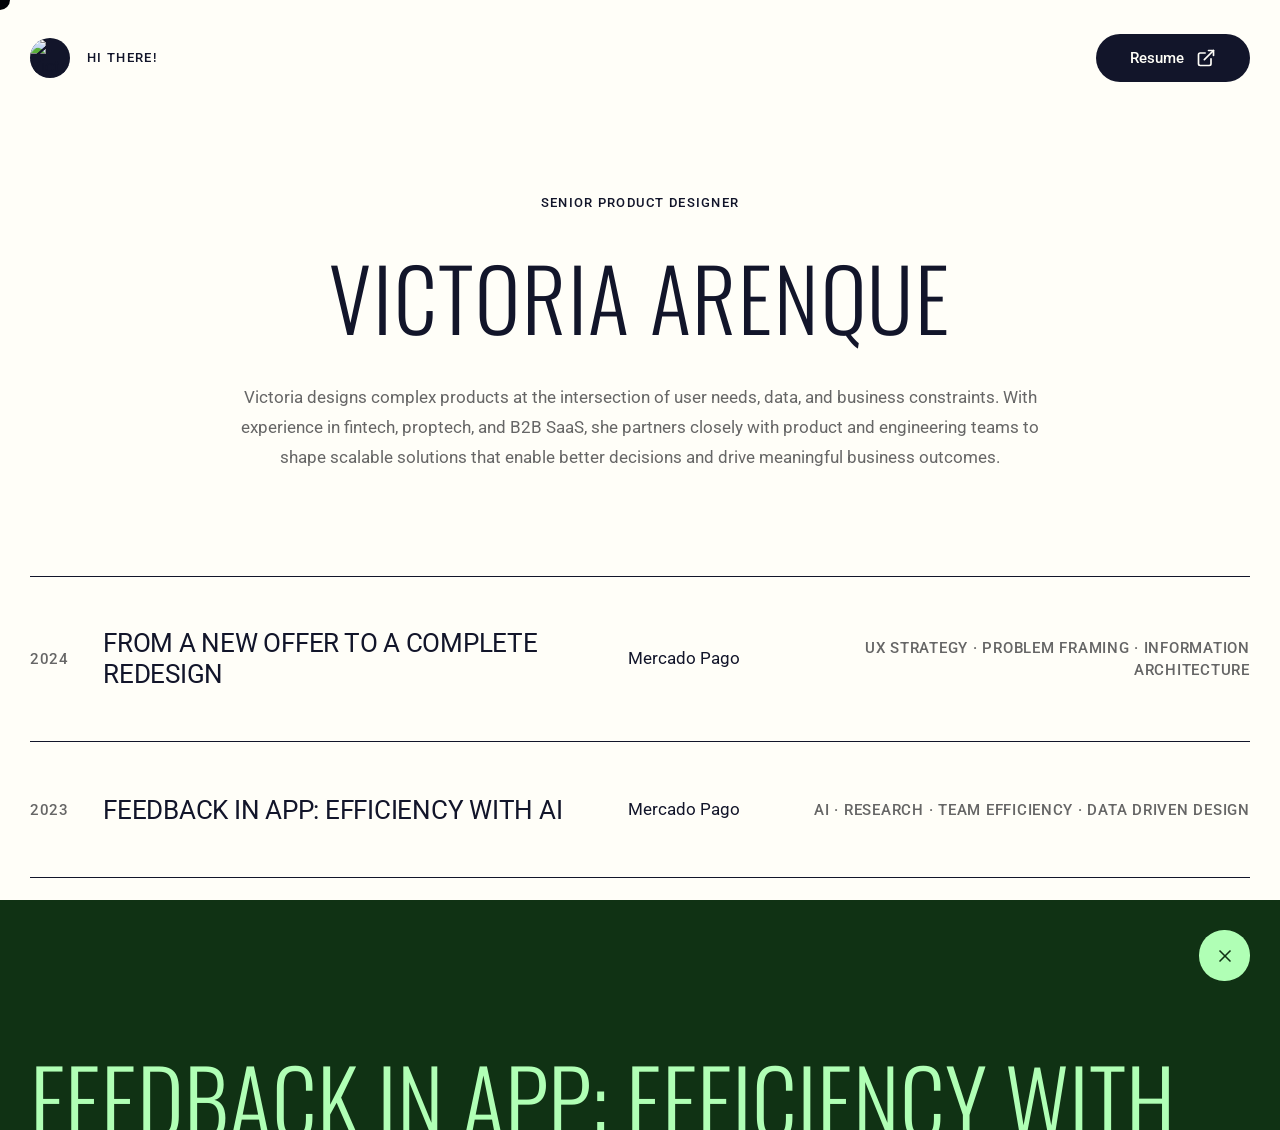
==== index.html @ db931e08 "New case added" ====
<!DOCTYPE html>
<html lang="pt-BR" class="lenis">
<!--
  PORTFOLIO — Victoria Arenque
  Senior Product Designer

  Fontes carregadas: Oswald (display/títulos) + Roboto (corpo)
  via Google Fonts no <head>. Inter carregado via @import no CSS.

  Estrutura de componentes:
  1. Header         — fixo, z-index 100
  2. Nav Menu       — fullscreen overlay, z-index 500
  3. Avatar Modal   — lightbox, z-index 1000
  4. Hero Section   — above the fold
  5. Projects Grid  — lista de projetos (spotlight + hover de cor)
  6. Case Sheet     — bottom sheet animado, z-index 2000
  7. Cursor Dot     — cursor customizado (desktop only)
-->
<head>
  <meta charset="UTF-8">
  <meta name="viewport" content="width=device-width, initial-scale=1.0">

  <!-- SEO / Open Graph para melhor interpretação por plugins do Figma -->
  <title>Victoria Arenque - Senior Product Designer</title>
  <meta name="description" content="Portfolio of Victoria Arenque, Senior Product Designer specializing in fintech, proptech, and B2B SaaS.">
  <meta name="author" content="Victoria Arenque">

  <!-- Google Fonts: Oswald (display/títulos) + Roboto (corpo do case study) -->
  <link rel="preconnect" href="https://fonts.googleapis.com">
  <link rel="preconnect" href="https://fonts.gstatic.com" crossorigin>
  <link href="https://fonts.googleapis.com/css2?family=Oswald:wght@300&family=Roboto:wght@300;400;600&display=swap" rel="stylesheet">

  <!-- Estilos principais -->
  <link rel="stylesheet" href="styles.css">
</head>

<body data-nav="closed">
  <!--
    data-nav="closed" — estado inicial do menu de navegação
    Valores possíveis: "closed" | "open"
    Alterado via JS ao clicar no #menuToggle
  -->

  <!-- =============================================
       COMPONENT: Header
       Description: Barra de navegação fixa no topo.
                    Lado esquerdo: avatar circular + texto "HI THERE!"
                    Lado direito: botão Resume
       States: transparent background (sem fundo)
       Scroll behavior: ao rolar para baixo, as letras de .header__text
                        recebem classe .hiding (JS); ao subir, .showing
       Z-index: 100
  ============================================= -->
  <header class="header">
    <div class="header__container">

      <!-- Esquerda: Avatar clicável + texto animado -->
      <div class="header__brand">

        <!-- Avatar: click abre o #avatarModal (lightbox da foto) -->
        <div class="header__avatar" id="avatarBtn" role="button">
          <img src="victoria-photo.jpg" alt="Victoria Arenque" class="header__avatar-image">
        </div>

        <!-- Texto "HI THERE!" — cada letra é um <span class="letter">
             Motion: letras animam individualmente via CSS + classe JS
             hiding: translateX(-10px) + opacity 0
             showing: translateX(0) + opacity 1 -->
        <p class="header__text" id="headerText">
          <span class="letter">H</span><span class="letter">I</span><span class="letter">&nbsp;</span><span class="letter">T</span><span class="letter">H</span><span class="letter">E</span><span class="letter">R</span><span class="letter">E</span><span class="letter">!</span>
        </p>
      </div>

      <!-- Direita: Botão Resume (link externo) -->
      <div class="header__actions">
        <a href="https://docs.google.com/document/d/1KhdpkfSknPl3SOhyJ8ta5cRtqjFlJR42un0KvY2r5xE/edit?usp=sharing" class="btn btn--primary" target="_blank" rel="noopener noreferrer">
          <span class="btn__text">Resume</span>
          <span class="btn__icon">
            <!-- Ícone: external link (SVG inline) -->
            <svg width="20" height="20" viewBox="0 0 24 24" fill="none" stroke="currentColor" stroke-width="2" stroke-linecap="round" stroke-linejoin="round" aria-hidden="true">
              <path d="M18 13v6a2 2 0 0 1-2 2H5a2 2 0 0 1-2-2V8a2 2 0 0 1 2-2h6"></path>
              <polyline points="15 3 21 3 21 9"></polyline>
              <line x1="10" y1="14" x2="21" y2="3"></line>
            </svg>
          </span>
        </a>
      </div>

    </div>
  </header>


  <!-- =============================================
       COMPONENT: Navigation Menu
       Description: Menu fullscreen que cobre toda a viewport.
                    Estrutura em camadas:
                    1. .nav-menu__backgrounds — 3 painéis que deslizam da direita
                    2. .nav-menu__overlay    — blur glassmorphism
                    3. .nav-menu__content    — links + footer
       States: hidden (default) | open (body[data-nav="open"])
       Motion: GSAP timeline
         - bg-panels: x 100%→0%, stagger 0.15s, 0.8s expo.out
         - overlay: opacity 0→1, 0.5s power2.out
         - menu-items: opacity+translateY 30px→0, stagger 0.08s, 0.6s power3.out
         - footer: opacity 0→1, 0.5s power2.out
       Trigger: click no #menuToggle (não presente no HTML atual)
                ESC fecha o menu
       Z-index: 500
  ============================================= -->
  <nav class="nav-menu" id="navMenu" aria-label="Menu de navegação">

    <!-- Camadas de fundo: 3 painéis que animam em cascata -->
    <div class="nav-menu__backgrounds" aria-hidden="true">
      <div class="bg-panel bg-panel--1"></div>
      <!-- Painel 2: levemente diferente, cria profundidade -->
      <div class="bg-panel bg-panel--2"></div>
      <!-- Painel 3: mais escuro, anima por último, fica na frente -->
      <div class="bg-panel bg-panel--3"></div>
    </div>

    <!-- Overlay blur (glassmorphism) -->
    <div class="nav-menu__overlay" aria-hidden="true"></div>

    <!-- Conteúdo do menu: links + footer -->
    <div class="nav-menu__content">
      <ul class="nav-menu__list">
        <!-- Cada item inicia: opacity:0, translateY:30px
             GSAP anima para opacity:1, translateY:0 com stagger 0.08s -->
        <li class="nav-menu__item"><a href="#work">Work</a></li>
        <li class="nav-menu__item"><a href="#about">About</a></li>
        <li class="nav-menu__item"><a href="#contact">Contact</a></li>
        <li class="nav-menu__item"><a href="#resume">Resume</a></li>
      </ul>

      <!-- Footer do menu: copyright + social links
           data-menu-fade: selecionado pelo JS para fade-in via GSAP -->
      <div class="nav-menu__footer" data-menu-fade>
        <p>Victoria Arenque &copy; 2024</p>
        <div class="nav-menu__social">
          <a href="#linkedin">LinkedIn</a>
          <a href="#behance">Behance</a>
          <a href="#dribbble">Dribbble</a>
        </div>
      </div>
    </div>

  </nav>


  <!-- =============================================
       COMPONENT: Avatar Modal
       Description: Lightbox com a foto de Victoria em tamanho ampliado.
                    Overlay com blur glassmorphism (backdrop-filter).
                    Foto circular 400×400 com borda translúcida.
       States: default (opacity:0, pointer-events:none)
               active (.avatar-modal.active — opacity:1, pointer-events:all)
       Motion: modal container — opacity 0→1, 0.4s ease
               content — scale 0.8→1 + opacity 0→1, 0.4s spring cubic-bezier(0.34,1.56,0.64,1)
       Trigger: click em #avatarBtn (header avatar)
                close: #closeModalBtn | click overlay | ESC
       Z-index: 1000
  ============================================= -->
  <div class="avatar-modal" id="avatarModal" role="dialog" aria-label="Foto de Victoria Arenque" aria-modal="true">

    <!-- Overlay: clicável para fechar -->
    <div class="avatar-modal__overlay"></div>

    <!-- Conteúdo: foto + botão fechar -->
    <div class="avatar-modal__content">
      <img src="victoria-photo.jpg" alt="Victoria Arenque" class="avatar-modal__image">
      <button class="avatar-modal__close" id="closeModalBtn" aria-label="Fechar modal">
        <!-- Ícone: X (close) -->
        <svg width="20" height="20" viewBox="0 0 24 24" fill="none" stroke="currentColor" stroke-width="2" stroke-linecap="round" stroke-linejoin="round" aria-hidden="true">
          <line x1="18" y1="6" x2="6" y2="18"></line>
          <line x1="6" y1="6" x2="18" y2="18"></line>
        </svg>
      </button>
    </div>

  </div>


  <!-- =============================================
       COMPONENT: Hero Section
       Description: Seção principal above the fold.
                    Label uppercase → título Oswald light → descrição → toggle
       Figma: container max-width 900px, centralizado,
              título fluid clamp(2.5rem, 8vw, 5rem)
  ============================================= -->
  <section class="hero" id="work">
    <div class="hero__container">

      <!-- Label: "Senior Product Designer" -->
      <span class="hero__label">Senior Product Designer</span>

      <!-- Título principal: Oswald Light, uppercase -->
      <h1 class="hero__title">Victoria Arenque</h1>

      <!-- Descrição da designer -->
      <p class="hero__description">
        Victoria designs complex products at the intersection of user needs, data, and business constraints. With experience in fintech, proptech, and B2B SaaS, she partners closely with product and engineering teams to shape scalable solutions that enable better decisions and drive meaningful business outcomes.
      </p>

      <!-- =============================================
           COMPONENT: Toggle Switch
           Description: Alterna entre visualização "Personal" e "Real cases".
           States: .toggle__option (inativo) | .toggle__option--active (ativo)
           Interaction: click → remove --active de todos → aplica no clicado
                        dispara CustomEvent 'toggleChanged' com { option: "personal"|"business" }
           Figma: pill border, padding 4px, gap 4px, opção ativa com bg sólido
      ============================================= -->
      <div class="toggle" role="tablist" aria-label="Filtro de projetos">
        <!-- State: data-option="personal" — inativo no load -->
        <button class="toggle__option" data-option="personal" role="tab" aria-selected="false">Personal</button>
        <!-- State: data-option="business" — ativo no load (.toggle__option--active) -->
        <button class="toggle__option toggle__option--active" data-option="business" role="tab" aria-selected="true">Real cases</button>
      </div>

    </div>
  </section>


  <!-- =============================================
       COMPONENT: Project List
       Description: Lista de projetos com grid 4 colunas.
                    Efeito spotlight: ao hover no container, todos os itens
                    ficam a 30% de opacidade; o item em hover volta a 100%.
                    Ao hover em um item, o background do body muda de cor
                    via JS (data-color) e o data-theme é aplicado ao body.
       Figma: grid (auto / 2fr / 0.6fr / 1.8fr), gap 32px
              divider 1px entre itens
       Interaction:
         - mouseenter → body.style.backgroundColor = data-color
                        body.setAttribute('data-theme', data-theme)
         - mouseleave → body.style.backgroundColor = '#000000'
                        body.removeAttribute('data-theme')
         - click (year2022) → abre o #caseSheet via GSAP
  ============================================= -->
  <section class="projects">
    <div class="projects__container">

      <!-- =============================================
           Project Item 1: Mercado Pago 2024
           data-color: #813321 (terracota escuro — fundo ao hover)
           data-theme: "year2024" (aplica tema terracota #F7E9D0)
           State: data-theme="year2024" aplicado no body durante hover
      ============================================= -->
      <article class="project-item" data-color="#813321" data-theme="year2024">
        <div class="project-item__year">2024</div>
        <h3 class="project-item__title">From a new offer to a complete redesign</h3>
        <div class="project-item__brand">Mercado Pago</div>
        <div class="project-item__skills">UX STRATEGY · PROBLEM FRAMING · INFORMATION ARCHITECTURE</div>
      </article>

      <!-- =============================================
           Project Item 2: Mercado Pago 2023
           data-color: #103214 (verde escuro — fundo ao hover)
           data-theme: "year2023" (aplica tema verde #B0FFB5)
           State: data-theme="year2023" aplicado no body durante hover
      ============================================= -->
      <article class="project-item" data-color="#103214" data-theme="year2023">
        <div class="project-item__year">2023</div>
        <h3 class="project-item__title">Feedback in app: efficiency with AI</h3>
        <div class="project-item__brand">Mercado Pago</div>
        <div class="project-item__skills">AI · RESEARCH · TEAM EFFICIENCY · DATA DRIVEN DESIGN</div>
      </article>

      <!-- =============================================
           Project Item 3: QuintoAndar 2022
           data-color: #101630 (azul escuro — fundo ao hover)
           data-theme: "year2022" (aplica tema azul #A5C7EA)
           State: data-theme="year2022" aplicado no body durante hover
           Clickable: ABRE o case sheet (#caseSheet)
           Motion: GSAP bottom sheet, y: 100% → 0, expo.out, 0.8s
      ============================================= -->
      <article class="project-item" data-color="#101630" data-theme="year2022">
        <div class="project-item__year">2022</div>
        <h3 class="project-item__title">A custom CRM, from scratch!</h3>
        <div class="project-item__brand">QuintoAndar</div>
        <div class="project-item__skills">MVP · BACKOFFICE · PROPTECH · COLLABORATIVE DESIGN &amp; FACILITATION</div>
      </article>

    </div>
  </section>


  <!-- =============================================
       COMPONENT: Case Study Bottom Sheet
       Description: Painel deslizante que cobre toda a viewport (100dvh).
                    Abre ao clicar no project-item[data-theme="year2022"].
                    Estrutura:
                    - .case-sheet__close    — botão fechar (fixo absoluto, não rola)
                    - .case-sheet__scroll   — área de scroll única (Lenis secundário)
                      - .case-sheet__header — navy #12152A (rola com conteúdo)
                      - .case-sheet__body   — cream #FFFEF8 (rola com conteúdo)
       States: default (translateY:100%, aria-hidden:true)
               open (translateY:0, aria-hidden:false)
       Motion: GSAP
         open:  y 100%→0, duration 0.8s, ease expo.out
         close: y 0→100%, duration 0.65s, ease expo.in
       Scroll interno: Lenis secundário (lenisCaseSheet)
         - wrapper: .case-sheet__scroll
         - content: .case-sheet__scroll-content
       Z-index: 2000
       Close triggers: #caseSheetClose | ESC key
  ============================================= -->
  <div class="case-sheet" id="caseSheet" aria-hidden="true" role="dialog" aria-label="Case study: A custom CRM, from scratch" aria-modal="true">

    <!-- Botão fechar — posição absoluta, não rola com o conteúdo
         States: default (bg cream, ícone navy)
                 .case-sheet__close--inverted (bg navy, ícone cream)
                 → aplicado via JS quando scroll >= headerHeight - 55px -->
    <button class="case-sheet__close" id="caseSheetClose" aria-label="Fechar case study">
      <svg width="20" height="20" viewBox="0 0 24 24" fill="none" stroke="currentColor" stroke-width="2" stroke-linecap="round" stroke-linejoin="round" aria-hidden="true">
        <line x1="18" y1="6" x2="6" y2="18"></line>
        <line x1="6" y1="6" x2="18" y2="18"></line>
      </svg>
    </button>

    <!-- Área de scroll único: header + body rolam juntos
         Lenis usa este elemento como wrapper -->
    <div class="case-sheet__scroll">
      <div class="case-sheet__scroll-content">

        <!-- =============================================
             Case Sheet Header
             Figma: bg #12152A, padding-top fluid clamp(80px, 12vw, 180px)
             Rola com o conteúdo (não é sticky)
        ============================================= -->
        <div class="case-sheet__header">

          <!-- Linha: Título + Year
               Figma: flexbox row, align flex-end, gap 15px, padding 0 30px 54px 30px -->
          <div class="case-sheet__title-area">
            <!-- Título: Oswald Light, fluid clamp(2.5rem, 7vw, 7rem), cor #A5C7EA -->
            <h2 class="case-sheet__title">A custom CRM, from scratch</h2>
            <!-- Year tag: Roboto semibold, label size, cor #A5C7EA -->
            <span class="case-sheet__year">2022</span>
          </div>

          <!-- Info Bar: bg #A5C7EA, texto #12152A
               Figma: 4 colunas com larguras específicas
               Company (flex:1) | Role (216px) | Squad (flex:1) | Stakeholders (380px) -->
          <div class="case-sheet__info-bar">

            <!-- Company: flex:1 (cresce) -->
            <div class="case-sheet__info-item case-sheet__info-item--fill">
              <span class="case-sheet__info-label">Company</span>
              <span class="case-sheet__info-value">QuintoAndar, housing platform (unicorn, 4k+ employees)</span>
            </div>

            <!-- Role: 216px fixo -->
            <div class="case-sheet__info-item case-sheet__info-item--role">
              <span class="case-sheet__info-label">Role</span>
              <span class="case-sheet__info-value">Product Designer</span>
            </div>

            <!-- Squad: flex:1 (cresce) -->
            <div class="case-sheet__info-item case-sheet__info-item--fill">
              <span class="case-sheet__info-label">Squad</span>
              <span class="case-sheet__info-value">PM, Associate PM, Tech Lead, Engineers, and Product Designer</span>
            </div>

            <!-- Main Stakeholders: 380px fixo -->
            <div class="case-sheet__info-item case-sheet__info-item--stakeholders">
              <span class="case-sheet__info-label">Main Stakeholders</span>
              <span class="case-sheet__info-value">Sales Secretariat (200+ secretaries)</span>
            </div>

          </div>
        </div><!-- /.case-sheet__header -->

        <!-- =============================================
             Case Sheet Body
             Figma: bg cream #FFFEF8
             Estrutura: hero-image (full-width) + content (max-width 1301px)
        ============================================= -->
        <div class="case-sheet__body">

          <!-- Hero image: full-width, aspect-ratio preservado do Figma (1907:936) -->
          <img class="case-sheet__hero-image"
               src="images/case-main-image-65715f.png"
               alt="A custom CRM, from scratch — imagem principal do case">

          <!-- =============================================
               Case Sheet Content
               Figma: max-width 1301px, padding 100px 30px, gap 30px entre rows
               Cada row: label (200px, shrink 0) + texto (flex:1, max-width 900px)
          ============================================= -->
          <div class="case-sheet__content">

            <!-- Row: Context -->
            <div class="case-sheet__row">
              <span class="case-sheet__row-label">context</span>
              <p class="case-sheet__row-text">The Secretariat team was juggling three systems plus spreadsheets just to manage leads due to a systems integration process, since this team was part of a company that was acquired by QuintoAndar.</p>
            </div>

            <!-- Row: Main Problems -->
            <div class="case-sheet__row">
              <span class="case-sheet__row-label">main problems</span>
              <ul class="case-sheet__row-text case-sheet__list">
                <li>No integration between systems</li>
                <li>Inefficient, manual workflows</li>
                <li>Decreased productivity</li>
              </ul>
            </div>

            <!-- Row: Design Opportunity -->
            <div class="case-sheet__row">
              <span class="case-sheet__row-label">design opportunity</span>
              <p class="case-sheet__row-text">Build a centralized tool tailored to their needs, based on how they already worked&#8212;and how they wanted to work.</p>
            </div>

            <!-- Row: Impacts -->
            <div class="case-sheet__row">
              <span class="case-sheet__row-label">impacts</span>
              <div class="case-sheet__row-text">
                <ul class="case-sheet__list">
                  <li>Workflows are estimated to be <strong>~30% faster</strong></li>
                  <li>Stakeholders were impressed by how <strong>tailored</strong> the system felt</li>
                </ul>
                <p>In just <strong>12 weeks</strong>, we designed and released a custom CRM from scratch for the Sales Secretariat team. The project aimed to replace fragmented tools with a more integrated system and improve their daily productivity. It was a user-centered, design-led effort, built on solid prior research and strong team alignment.</p>
              </div>
            </div>

            <!-- Row: What Guided Us -->
            <div class="case-sheet__row">
              <span class="case-sheet__row-label">what guided us</span>
              <p class="case-sheet__row-text">Keep it simple. Keep it familiar. Integrate what matters.</p>
            </div>

            <!-- Row: Long Term -->
            <div class="case-sheet__row">
              <span class="case-sheet__row-label">long term</span>
              <p class="case-sheet__row-text">We completed the delivery of the first version with at least 5 end-game features in the backlog.</p>
            </div>

            <!-- =============================================
                 Section Header: Project Outlook
                 Variant: --large (sem padding-bottom, demo vem imediatamente abaixo)
                 Figma: Oswald Light, fluid clamp(2rem, 5vw, 4.5rem), uppercase, preto
            ============================================= -->
            <div class="case-sheet__section-header case-sheet__section-header--large">
              <h3 class="case-sheet__section-title">Project outlook</h3>
            </div>

            <!-- Demo: Vídeo do protótipo (top variant: padding 50px 0 0)
                 Figma: gap 17px entre media e caption -->
            <div class="case-sheet__demo case-sheet__demo--top">
              <video src="images/Tour pelo secretariat.mov" autoplay loop muted playsinline></video>
              <p class="case-sheet__demo-caption">A quick demonstration of navigation in the first version of the CRM prototype&#8217;s, before the official release.</p>
            </div>

            <!-- Demo: Imagem do processo de handoff (bottom variant: padding 50px 0 50px) -->
            <div class="case-sheet__demo case-sheet__demo--bottom">
              <img src="images/case-process-demo.png" alt="CRM handoff process — especificações e redlines para front-end">
              <p class="case-sheet__demo-caption">Part of the CRM handoff from the sales department of QuintoAndar, including behavior specifications and some redlines to front-end devs.</p>
            </div>

            <!-- =============================================
                 Section Header: Design & Test
                 Variant: default (com padding-bottom 30px)
                 Subtítulo alinhado à baseline inferior do título
            ============================================= -->
            <div class="case-sheet__section-header">
              <h3 class="case-sheet__section-title">Design &amp; test</h3>
              <span class="case-sheet__section-subtitle">My role at the project</span>
            </div>

            <!-- Row: Workshops -->
            <div class="case-sheet__row">
              <span class="case-sheet__row-label">workshops</span>
              <ul class="case-sheet__row-text case-sheet__list">
                <li>Ran 7 Lean Inception sessions with the project&#8217;s squad to align on MVP features</li>
                <li>Facilitated a Crazy 8&#8217;s workshop for rapid ideation</li>
                <li>Conducted a card-sorting session with some analysts from the sales department to co-create the information architecture of the platform.</li>
                <li>Ran at least 2 design critiques with the design team to refine the UI</li>
              </ul>
            </div>

            <!-- Row: Wireframes -->
            <div class="case-sheet__row">
              <span class="case-sheet__row-label">wireframes</span>
              <ul class="case-sheet__row-text case-sheet__list">
                <li>Low-fidelity sketches in FigJam helped us explore and compare ideas</li>
                <li>Conducted a team trade-off to choose the most viable path</li>
              </ul>
            </div>

            <!-- Row: Prototypes -->
            <div class="case-sheet__row">
              <span class="case-sheet__row-label">prototypes</span>
              <ul class="case-sheet__row-text case-sheet__list">
                <li>Built medium-fidelity flows to validate with users</li>
                <li>Refined into high-fidelity UI once we aligned on design and DS components</li>
              </ul>
            </div>

            <!-- Row: Testing -->
            <div class="case-sheet__row">
              <span class="case-sheet__row-label">testing</span>
              <ul class="case-sheet__row-text case-sheet__list">
                <li>Applied Cognitive Walkthroughs with 5 participants in person</li>
                <li>Focused on testing learnability and early friction points</li>
              </ul>
            </div>

            <!-- Screenshots do processo: SVG full-width (padding 50px top e bottom) -->
            <div class="case-sheet__screenshots">
              <img src="images/case-process-screenshots.svg" alt="Process screenshots — wireframes e protótipos do CRM">
            </div>

            <!-- =============================================
                 Section Header: Learnings
                 Variant: default
            ============================================= -->
            <div class="case-sheet__section-header">
              <h3 class="case-sheet__section-title">Learnings</h3>
            </div>

            <!-- Row: Skills Sharpened -->
            <div class="case-sheet__row">
              <span class="case-sheet__row-label">Skills sharpened</span>
              <ul class="case-sheet__row-text case-sheet__list">
                <li>MVP scoping through Lean Inception methodology</li>
                <li>Trade-offs in design ideation</li>
                <li>Managing design under time pressure</li>
              </ul>
            </div>

            <!-- Row: What I'll Carry Forward -->
            <div class="case-sheet__row">
              <span class="case-sheet__row-label">What I&#8217;ll carry forward</span>
              <ul class="case-sheet__row-text case-sheet__list">
                <li>Test with users&#8212;but critique with designers first</li>
                <li>Don&#8217;t wait to align with stakeholders</li>
              </ul>
            </div>

            <!-- Row: Personal -->
            <div class="case-sheet__row">
              <span class="case-sheet__row-label">Personal</span>
              <p class="case-sheet__row-text">Proved my value and built trust as the solo designer after the previous senior left</p>
            </div>

          </div><!-- /.case-sheet__content -->
        </div><!-- /.case-sheet__body -->

      </div><!-- /.case-sheet__scroll-content -->
    </div><!-- /.case-sheet__scroll -->
  </div><!-- /.case-sheet -->


  <!-- =============================================
       COMPONENT: Case Study Bottom Sheet — Case #2
       Description: Painel deslizante para "Feedback in app: efficiency with AI".
                    Mesma estrutura do #caseSheet, com tema verde (year2023).
                    Header: #103214 | Accent: #B0FFB5
       Trigger: click no project-item[data-theme="year2023"]
       Z-index: 2000
  ============================================= -->
  <div class="case-sheet case-sheet--year2023" id="caseSheet2" aria-hidden="true" role="dialog" aria-label="Case study: Feedback in app: efficiency with AI" aria-modal="true">

    <button class="case-sheet__close" id="caseSheet2Close" aria-label="Fechar case study">
      <svg width="20" height="20" viewBox="0 0 24 24" fill="none" stroke="currentColor" stroke-width="2" stroke-linecap="round" stroke-linejoin="round" aria-hidden="true">
        <line x1="18" y1="6" x2="6" y2="18"></line>
        <line x1="6" y1="6" x2="18" y2="18"></line>
      </svg>
    </button>

    <div class="case-sheet__scroll">
      <div class="case-sheet__scroll-content">

        <div class="case-sheet__header">

          <div class="case-sheet__title-area">
            <h2 class="case-sheet__title">Feedback in app: efficiency with AI</h2>
            <span class="case-sheet__year">2023</span>
          </div>

          <div class="case-sheet__info-bar">

            <div class="case-sheet__info-item case-sheet__info-item--fill">
              <span class="case-sheet__info-label">Company</span>
              <span class="case-sheet__info-value">Mercado Libre, marketplace and fintech (big tech, 70K+ employees)</span>
            </div>

            <div class="case-sheet__info-item case-sheet__info-item--role">
              <span class="case-sheet__info-label">Role</span>
              <span class="case-sheet__info-value">Product Designer</span>
            </div>

            <div class="case-sheet__info-item case-sheet__info-item--fill">
              <span class="case-sheet__info-label">Squad</span>
              <span class="case-sheet__info-value">Product Manager, Tech Lead, Data engineers, Product Designer</span>
            </div>

            <div class="case-sheet__info-item case-sheet__info-item--stakeholders">
              <span class="case-sheet__info-label">Main Stakeholders</span>
              <span class="case-sheet__info-value">UX Team</span>
            </div>

          </div>
        </div><!-- /.case-sheet__header -->

        <div class="case-sheet__body">

          <div class="case-sheet__content">

            <!-- Row: Context -->
            <div class="case-sheet__row">
              <span class="case-sheet__row-label">context</span>
              <p class="case-sheet__row-text">The manual analysis process of the FIA (always-on survey for Individual Consumers) was inefficient. It required 11 days of UX work, limited the analysis to samples of detractors, and fragmented the work across multiple tools, delaying decisions.</p>
            </div>

            <!-- Row: Design Opportunity -->
            <div class="case-sheet__row">
              <span class="case-sheet__row-label">design opportunity</span>
              <div class="case-sheet__row-text">
                <p>Scale access to and analysis of FIA data to:</p>
                <ul class="case-sheet__list">
                  <li>Reduce operational burden and increase resources for strategic analysis.</li>
                  <li>Analyze all responses and provide real time reports.</li>
                </ul>
              </div>
            </div>

            <!-- Row: Impacts -->
            <div class="case-sheet__row">
              <span class="case-sheet__row-label">impacts</span>
              <ul class="case-sheet__row-text case-sheet__list">
                <li><strong>Influence:</strong> Faster mapping of opportunities, elevating the weight of UX in quarterly decisions.</li>
                <li><strong>Strategy:</strong> Research insights guided high-impact initiatives, such as the redesign of payment flows.</li>
                <li><strong>Efficiency:</strong> Reduction of operational load; the focus shifted from data collection to analysis and solution proposal.</li>
                <li><strong>Data-Driven Culture:</strong> The dashboard empowered stakeholders to consult ad hoc data, strengthening the evidence-based culture.</li>
              </ul>
            </div>

            <!-- Row: Long Term -->
            <div class="case-sheet__row">
              <span class="case-sheet__row-label">long term</span>
              <p class="case-sheet__row-text">Starting in 2024, the team no longer had dedicated resources for the quarterly analysis of the FIA, as the data is automated and accessible to the entire team at all times. The focus shifted to investigating underlying causes (e.g., what turns promoters into detractors).</p>
            </div>

            <!-- Section Header: Project Outlook -->
            <div class="case-sheet__section-header case-sheet__section-header--large">
              <h3 class="case-sheet__section-title">Project outlook</h3>
            </div>

            <!-- Demo: Survey dashboard com vídeo sobreposto no mockup do phone -->
            <div class="case-sheet__demo case-sheet__demo--top case-sheet__demo--bottom">
              <div class="case2-demo-wrapper">
                <img src="images/case2-product-demo.png" alt="FIA survey dashboard — Feedback in app overview">
                <video class="case2-phone-video"
                       src="images/feedback in app.mov"
                       autoplay loop muted playsinline
                       aria-hidden="true"></video>
              </div>
              <p class="case-sheet__demo-caption">Our survey collected over 30,000 responses every 3 months from users in Argentina, Brazil, and Mexico.</p>
            </div>

            <!-- Row: What Guided Us -->
            <div class="case-sheet__row">
              <span class="case-sheet__row-label">what guided us</span>
              <p class="case-sheet__row-text">The UX team from Mercado Pago&#8217;s Collections automated the analysis of the Feedback in app survey in collaboration with the data science team, enhancing our dashboard with artificial intelligence. The goal was to transform the data analysis&#8212;previously manual and time-consuming&#8212;into an agile and strategic process. The result was the creation of a dashboard in Looker that uses machine learning (NLP&#8202;&#8203;&#8212;&#8202;BERT) to classify and analyze user comments in real time.</p>
            </div>

            <!-- Demo: Overall goal image -->
            <div class="case-sheet__demo case-sheet__demo--bottom">
              <img src="images/case2-process-demo.png" alt="FIA process demo — overall goal of the delivery">
              <p class="case-sheet__demo-caption">The overall goal of the delivery was to reduce the operational burden on the team and increase the strategic influence of UX in prioritizing initiatives.</p>
            </div>

            <!-- Section Header: Design & Test -->
            <div class="case-sheet__section-header">
              <h3 class="case-sheet__section-title">Design &amp; test</h3>
              <span class="case-sheet__section-subtitle">My role at the project</span>
            </div>

            <!-- Screenshots do processo: imagem já tem 50px de transparência embutida no topo/base -->
            <div class="case-sheet__screenshots case-sheet__screenshots--no-pad">
              <img src="images/case2-screenshots.png" alt="Process screenshots — wireframes e protótipos do dashboard">
            </div>

            <!-- Row: UX Process -->
            <div class="case-sheet__row">
              <span class="case-sheet__row-label">UX process</span>
              <div class="case-sheet__row-text">
                <p>The development of the Dashboard followed an agile collaboration, culminating in a solution in Looker:</p>
                <ul class="case-sheet__list">
                  <li>Presentation of UX pain points to the Data Science team.</li>
                  <li>Creation of drafts and voting to define the most valuable and feasible features.</li>
                  <li>Support for building the dashboard, with decision-making on data visualization.</li>
                  <li>Understanding tests with internal volunteers.</li>
                  <li>Fostering a data-driven culture within the team through presentations and the use of data to map opportunities.</li>
                </ul>
              </div>
            </div>

            <!-- Row: Experiment with Notion AI -->
            <div class="case-sheet__row">
              <span class="case-sheet__row-label">experiment with Notion AI</span>
              <p class="case-sheet__row-text">The experiment with Notion&#8217;s AI in Q2/2023 demonstrated the feasibility of a general and quick analysis of comments, validating the approach for developing the permanent ML solution. This proof of concept was crucial for the investment decision in full automation.</p>
            </div>

            <!-- Demo: Notion analysis screenshot -->
            <div class="case-sheet__demo case-sheet__demo--bottom">
              <img src="images/case2-notion-demo.png" alt="Notion AI analysis — data flow from macro to micro">
              <p class="case-sheet__demo-caption">The data analysis flow with Notion went from macro to micro, with methods to evaluate the consistency of AI responses.</p>
            </div>

            <!-- Section Header: Learnings -->
            <div class="case-sheet__section-header">
              <h3 class="case-sheet__section-title">Learnings</h3>
            </div>

            <!-- Row: Skills Sharpened -->
            <div class="case-sheet__row">
              <span class="case-sheet__row-label">Skills sharpened</span>
              <ul class="case-sheet__row-text case-sheet__list">
                <li>Cross-functional leadership and strategic alignment</li>
                <li>Systemic design and platform strategic thinking</li>
                <li>Depth of research and qualitative analysis</li>
              </ul>
            </div>

          </div><!-- /.case-sheet__content -->
        </div><!-- /.case-sheet__body -->

      </div><!-- /.case-sheet__scroll-content -->
    </div><!-- /.case-sheet__scroll -->
  </div><!-- /.case-sheet--year2023 -->


  <!-- =============================================
       COMPONENT: Custom Cursor Dot
       Description: Círculo customizado que segue o mouse.
                    Visível apenas em desktop com mouse real
                    (min-width:991px AND hover:hover AND pointer:fine).
                    mix-blend-mode: difference — inverte cor sobre o fundo.
       States: default (20×20) | is-hovering (48×48)
       Motion: GSAP quickTo — x/y duration 0.15s power2
               width/height expand: 0.3s power2.out
       Trigger: mouseenter/mouseleave em a, button, .project-item, etc.
  ============================================= -->
  <div class="cursor-dot" aria-hidden="true"></div>


  <!-- =============================================
       SCRIPTS — carregados ao final do body para não bloquear o render

       1. GSAP 3.12.5 — engine de animação principal
          Usado por: cursor dot, navigation menu, case sheet, avatar modal
          CDN: cdnjs.cloudflare.com

       2. Lenis 1.0.42 — smooth scroll
          Usado por: scroll da home page + scroll interno do case sheet
          CDN: unpkg.com/@studio-freight/lenis

       3. script.js — lógica principal do portfolio
  ============================================= -->

  <!-- GSAP: engine de animação (carregado antes do Lenis pois script.js usa gsap) -->
  <script src="https://cdnjs.cloudflare.com/ajax/libs/gsap/3.12.5/gsap.min.js"></script>

  <!-- Lenis: smooth scroll (carregado antes do script.js que instancia o Lenis) -->
  <script src="https://unpkg.com/@studio-freight/lenis@1.0.42/dist/lenis.min.js"></script>

  <!-- Script principal do portfolio -->
  <script src="script.js"></script>

</body>
</html>
---- styles.css ----
/* =============================================
   1. DESIGN TOKENS
   ============================================= */

:root {

  /* ------------------------------------------
     CORES — HOME (fundo cream / navy)
     ------------------------------------------ */
  --color-background:          #FFFEF8;
  --color-foreground:          #12152A;

  --color-text-primary:        #12152A;
  --color-text-secondary:      #666666;
  --color-text-muted:          #999999;

  --color-surface:             #F5F4EE;
  --color-surface-elevated:    #EDECEA;

  --color-button-bg:           #12152A;
  --color-button-text:         #FFFEF8;
  --color-button-hover:        #2a2f4a;

  --color-border:              #12152A;
  --color-border-light:        #12152A;

  --color-accent:              #12152A;

  /* ------------------------------------------
     CORES — CASE SHEET (sheet dark navy + cream)
     Figma source: case-study-CRM frame
     ------------------------------------------ */
  --color-sheet-navy:          #12152A;   /* fundo header dark / texto sobre cream */
  --color-sheet-blue:          #A5C7EA;   /* accent year2022: título, dividers, info-bar bg */
  --color-sheet-cream:         #FFFEF8;   /* fundo body do case */
  --color-sheet-text-dark:     #333333;   /* texto corpo do case */
  --color-sheet-text-medium:   #494949;   /* captions de demo */
  --color-sheet-close-bg:      #FFFEF8;   /* botão fechar (sobre navy) */
  --color-sheet-close-inv-bg:  #12152A;   /* botão fechar invertido (sobre cream) */
  --color-sheet-close-icon:    #12152A;   /* ícone do botão fechar padrão */
  --color-sheet-close-inv-icon:#FFFEF8;   /* ícone do botão fechar invertido */

  /* ------------------------------------------
     CORES — THEMES DE PROJETO (hover na home)
     ------------------------------------------ */

  /* year2022 — QuintoAndar (azul) */
  --color-theme-2022-accent:   #A5C7EA;
  --color-theme-2022-bg:       #101630;
  --color-theme-2022-text-on-accent: #101630;

  /* year2023 — Mercado Pago (verde) */
  --color-theme-2023-accent:   #B0FFB5;
  --color-theme-2023-bg:       #103214;
  --color-theme-2023-text-on-accent: #103214;

  /* year2024 — Mercado Pago (terracota) */
  --color-theme-2024-accent:   #F7E9D0;
  --color-theme-2024-bg:       #813321;
  --color-theme-2024-text-on-accent: #813321;

  /* ------------------------------------------
     TIPOGRAFIA — FAMÍLIAS
     ------------------------------------------ */
  --font-family-display:  'Oswald', sans-serif;           /* títulos hero, case title, section titles */
  --font-family-body:     'Roboto', 'Inter', sans-serif;  /* corpo, labels, info-bar, captions */
  --font-family-ui:       'Inter', -apple-system, BlinkMacSystemFont, 'Segoe UI',
                          'Roboto', 'Oxygen', 'Ubuntu', 'Cantarell',
                          'Fira Sans', 'Droid Sans', 'Helvetica Neue', sans-serif;

  /* ------------------------------------------
     TIPOGRAFIA — TAMANHOS (escala base)
     ------------------------------------------ */
  --font-size-xs:   0.75rem;    /* 12px */
  --font-size-sm:   0.875rem;   /* 14px */
  --font-size-base: 1rem;       /* 16px */
  --font-size-lg:   1.125rem;   /* 18px */
  --font-size-xl:   1.25rem;    /* 20px */
  --font-size-2xl:  1.5rem;     /* 24px */
  --font-size-3xl:  2rem;       /* 32px */
  --font-size-4xl:  2.5rem;     /* 40px */
  --font-size-5xl:  3rem;       /* 48px */
  --font-size-6xl:  4rem;       /* 64px */
  --font-size-7xl:  5rem;       /* 80px */

  /* Tamanhos específicos do case sheet (fluid com clamp)
     Figma: label/year = 17.58px max | body/value = 18.53px max | caption = 18.58px max */
  --font-size-label:       clamp(12px, 1.3vw, 17.58px);
  --font-size-body-case:   clamp(14px, 1.4vw, 18.53px);
  --font-size-caption:     clamp(13px, 1.4vw, 18.58px);

  /* ------------------------------------------
     TIPOGRAFIA — PESOS
     ------------------------------------------ */
  --font-weight-light:    300;
  --font-weight-regular:  400;
  --font-weight-medium:   500;
  --font-weight-semibold: 600;
  --font-weight-bold:     700;

  /* ------------------------------------------
     TIPOGRAFIA — LINE HEIGHTS
     ------------------------------------------ */
  --line-height-tight:    1.2;
  --line-height-base:     1.5;
  --line-height-relaxed:  1.75;
  --line-height-case:     1.8;   /* linhas do corpo do case study */
  --line-height-label:    1.17;  /* labels uppercase do case */

  /* ------------------------------------------
     ESPAÇAMENTO — ESCALA
     ------------------------------------------ */
  --spacing-xs:  0.5rem;   /* 8px */
  --spacing-sm:  1rem;     /* 16px */
  --spacing-md:  1.5rem;   /* 24px */
  --spacing-lg:  2rem;     /* 32px */
  --spacing-xl:  3rem;     /* 48px */
  --spacing-2xl: 4rem;     /* 64px */
  --spacing-3xl: 6rem;     /* 96px */

  /* Padding lateral fixo do container principal */
  --container-padding: 30px;

  /* Espaçamentos fixos do case sheet (Figma exact) */
  --sheet-padding-h:        30px;   /* padding lateral geral */
  --sheet-title-gap:        15px;   /* gap entre título e year */
  --sheet-title-pb:         54px;   /* padding-bottom da title-area */
  --sheet-info-padding:     36px 30px; /* padding da info-bar */
  --sheet-info-gap:         50px;   /* gap entre info-items */
  --sheet-content-padding:  100px 30px; /* padding do content body */
  --sheet-content-gap:      30px;   /* gap entre rows */
  --sheet-row-gap:          40px;   /* gap entre label e texto */
  --sheet-row-label-width:  200px;  /* largura fixa do label */
  --sheet-section-pt:       100px;  /* padding-top dos section-headers */
  --sheet-section-pb:       30px;   /* padding-bottom dos section-headers */
  --sheet-demo-gap:         17px;   /* gap entre media e caption */
  --sheet-close-size:       51px;   /* tamanho do botão fechar */
  --sheet-close-radius:     25px;   /* border-radius do botão fechar */

  /* ------------------------------------------
     BORDER RADIUS
     ------------------------------------------ */
  --radius-sm:   4px;
  --radius-md:   8px;
  --radius-lg:   16px;
  --radius-xl:   24px;
  --radius-pill: 9999px;   /* pill shape */

  /* ------------------------------------------
     MOTION — DURATIONS
     ------------------------------------------ */
  --duration-fast:     150ms;
  --duration-base:     250ms;
  --duration-slow:     350ms;
  --duration-medium:   400ms;
  --duration-appear:   500ms;
  --duration-panel:    800ms;
  --duration-sheet-open:  0.8s;   /* GSAP: case sheet entra */
  --duration-sheet-close: 0.65s;  /* GSAP: case sheet sai */

  /* ------------------------------------------
     MOTION — EASINGS
     ------------------------------------------ */
  --ease-base:     ease;
  --ease-in-out:   ease-in-out;
  --ease-out:      ease-out;
  --ease-spring:   cubic-bezier(0.34, 1.56, 0.64, 1);  /* spring: avatar modal content */
  --ease-letter:   cubic-bezier(0.25, 0.46, 0.45, 0.94); /* header text letters */

  /* ------------------------------------------
     MOTION — TRANSIÇÕES COMPOSTAS
     ------------------------------------------ */
  --transition-fast:  150ms ease;
  --transition-base:  250ms ease;
  --transition-slow:  350ms ease;
}


/* =============================================
   2. CSS RESET & SMOOTH SCROLL
   ============================================= */

* {
  margin: 0;
  padding: 0;
  box-sizing: border-box;
  scrollbar-width: none; /* Firefox: oculta scrollbar */
}

*::-webkit-scrollbar {
  display: none; /* Chrome, Safari, Edge: oculta scrollbar */
}

/* Lenis — necessário para smooth scroll funcionar corretamente */
html.lenis,
html.lenis body {
  height: auto;
}

.lenis.lenis-smooth {
  scroll-behavior: auto !important; /* evita conflito entre CSS scroll-behavior e Lenis */
}

.lenis.lenis-smooth [data-lenis-prevent] {
  overscroll-behavior: contain; /* áreas com scroll próprio não propagam para o Lenis */
}

.lenis.lenis-stopped {
  overflow: hidden; /* trava o scroll quando Lenis está parado */
}


/* =============================================
   3. BASE STYLES & TYPOGRAPHY
   ============================================= */

@import url('https://fonts.googleapis.com/css2?family=Inter:wght@400;500;600;700&display=swap');

/* Tipografia fluida — Mobile First
   Os media queries abaixo controlam o font-size da raiz (1rem)
   de forma que todos os valores rem escalem proporcionalmente */

html {
  -webkit-font-smoothing: antialiased;
  -moz-osx-font-smoothing: grayscale;

  /* Mobile (< 479px) */
  font-size: calc(0.7495rem + 0.8368vw);
}

/* Tablet Portrait (479px–991px) */
@media (min-width: 479px) {
  html {
    font-size: calc(0.7581rem + 0.3906vw);
  }
}

/* Laptop / Tablet Landscape (991px–1440px) */
@media (min-width: 991px) {
  html {
    font-size: calc(0.7581rem + 0.3906vw);
  }
}

/* Desktop Large (1440px–1920px) */
@media (min-width: 1440px) {
  html {
    font-size: calc(0.5991rem + 0.44543vw);
  }
}

/* Desktop Extra Large (> 1920px) */
@media (min-width: 1920px) {
  html {
    font-size: calc(0.625rem + 0.4167vw);
  }
}

body {
  font-family: var(--font-family-ui);
  font-size: var(--font-size-base);
  font-weight: var(--font-weight-regular);
  line-height: var(--line-height-base);
  color: var(--color-text-primary);
  background-color: var(--color-background);
  margin: 0;
  padding: 0;

  /* Transição suave de cor de fundo ao hover nos projetos
     Duração: 0.6s — suficiente para não ser abrupto */
  transition: background-color 0.6s ease;
}

/* Transições globais para mudança de tema (hover nos project items) */
body * {
  transition: color 0.6s ease, background-color 0.6s ease, border-color 0.6s ease;
}

img,
picture,
video,
canvas,
svg {
  display: block;
  max-width: 100%;
}

input,
button,
textarea,
select {
  font: inherit;
}

p,
h1, h2, h3, h4, h5, h6 {
  overflow-wrap: break-word;
}

/* Escala tipográfica de headings */
h1, h2, h3, h4, h5, h6 {
  font-weight: var(--font-weight-regular);
  line-height: var(--line-height-tight);
  color: var(--color-text-primary);
}

h1 { font-size: var(--font-size-6xl); letter-spacing: -0.02em; }
h2 { font-size: var(--font-size-4xl); letter-spacing: -0.01em; }
h3 { font-size: var(--font-size-3xl); }
h4 { font-size: var(--font-size-2xl); }
h5 { font-size: var(--font-size-xl); }
h6 { font-size: var(--font-size-lg); }

p {
  margin-bottom: var(--spacing-md);
  line-height: var(--line-height-relaxed);
}

a {
  color: var(--color-text-primary);
  text-decoration: none;
  transition: opacity var(--transition-fast);
}

a:hover {
  opacity: 0.7;
}


/* =============================================
   4. LAYOUT UTILITIES
   ============================================= */

/* Compensa o header fixo de ~90px */
body {
  padding-top: 90px;
}

.text-secondary { color: var(--color-text-secondary); }
.text-muted     { color: var(--color-text-muted); }

.text-uppercase {
  text-transform: uppercase;
  letter-spacing: 0.05em;
}


/* =============================================
   5. COMPONENT: Header
   States: default (transparent bg)
   Motion: letter animation via JS class toggling (hiding / showing)
   Figma: padding 32px 30px, avatar 40×40
   ============================================= */

.header {
  position: fixed;
  top: 0;
  left: 0;
  right: 0;
  z-index: 100;
  background-color: transparent;
}

.header__container {
  display: flex;
  justify-content: space-between;
  align-items: center;
  padding: var(--spacing-lg) var(--container-padding);
  max-width: 100%;
  margin: 0 auto;
}

.header__brand {
  display: flex;
  align-items: center;
  gap: var(--spacing-sm);
}

/* =============================================
   6. COMPONENT: Avatar (header)
   States: default | hover (scale 1.05)
   Motion: transform 250ms ease
   ============================================= */

.header__avatar {
  width: 40px;
  height: 40px;
  border-radius: 50%;
  background-color: var(--color-foreground);
  display: flex;
  align-items: center;
  justify-content: center;
  flex-shrink: 0;
  overflow: hidden;
  cursor: pointer;
  transition: transform var(--transition-base);
  position: relative;
}

.header__avatar:hover {
  transform: scale(1.05);
}

.header__avatar-image {
  width: 100%;
  height: 100%;
  object-fit: cover;
  display: block;
}

.header__avatar-initial {
  font-size: var(--font-size-lg);
  font-weight: var(--font-weight-medium);
  color: var(--color-background);
}

/* Header text "HI THERE!" — cada letra é um <span class="letter">
   A animação é disparada via JS adicionando .hiding / .showing ao .header__text
   Motion: translateX(-10px) + opacity 0 ao hiding, 0 + opacity 1 ao showing
   Duration: 0.3s | Easing: cubic-bezier(0.25, 0.46, 0.45, 0.94) */
.header__text {
  font-size: var(--font-size-xs);
  font-weight: var(--font-weight-medium);
  color: var(--color-text-primary);
  text-transform: uppercase;
  letter-spacing: 0.1em;
  margin: 0;
  display: flex;
}

.header__text .letter {
  display: inline-block;
  transition: all 0.3s var(--ease-letter);
}

/* Estado: scroll down — letras saem para a esquerda */
.header__text.hiding .letter {
  opacity: 0;
  transform: translateX(-10px);
}

/* Estado: scroll up — letras voltam */
.header__text.showing .letter {
  opacity: 1;
  transform: translateX(0);
}

.header__actions {
  display: flex;
  align-items: center;
  gap: var(--spacing-md);
}


/* =============================================
   6. COMPONENT: Avatar Modal
   States: default (hidden, opacity:0, pointer-events:none)
           active (opacity:1, pointer-events:all)
   Motion: overlay — opacity 0.4s ease
           content — scale 0.8→1 + opacity 0→1, 0.4s spring
   Trigger: click no .header__avatar (#avatarBtn)
   ============================================= */

.avatar-modal {
  position: fixed;
  top: 0;
  left: 0;
  right: 0;
  bottom: 0;
  z-index: 1000;
  display: flex;
  align-items: center;
  justify-content: center;
  opacity: 0;
  pointer-events: none;
  transition: opacity var(--duration-medium) var(--ease-base);
  padding: 20px;
}

.avatar-modal.active {
  opacity: 1;
  pointer-events: all;
}

/* Overlay: blur glassmorphism */
.avatar-modal__overlay {
  position: absolute;
  top: 0; left: 0; right: 0; bottom: 0;
  background: rgba(0, 0, 0, 0.2);
  backdrop-filter: blur(40px) saturate(180%);
  -webkit-backdrop-filter: blur(40px) saturate(180%);
}

/* Conteúdo: foto circular 400×400
   Motion: scale 0.8→1 + opacity 0→1, duration 0.4s, easing spring */
.avatar-modal__content {
  position: relative;
  z-index: 1001;
  width: 400px;
  height: 400px;
  transform: scale(0.8);
  opacity: 0;
  transition: all var(--duration-medium) var(--ease-spring);
}

.avatar-modal.active .avatar-modal__content {
  transform: scale(1);
  opacity: 1;
}

.avatar-modal__image {
  width: 100%;
  height: 100%;
  border-radius: 50%;
  object-fit: cover;
  border: 3px solid rgba(255, 255, 255, 0.2);
  box-shadow: 0 20px 60px rgba(0, 0, 0, 0.5);
  display: block;
}

/* Botão fechar — posicionado no canto superior direito da imagem */
.avatar-modal__close {
  position: absolute;
  top: 0;
  right: 0;
  width: 32px;
  height: 32px;
  background: transparent;
  border: none;
  color: var(--color-text-primary);
  display: flex;
  align-items: center;
  justify-content: center;
  cursor: pointer;
  padding: 0;
}

.avatar-modal__close:hover {
  opacity: 0.7;
}


/* =============================================
   7. COMPONENT: Buttons
   Variants: btn--primary
   States: default | hover (translateY -1px) | active (translateY 0)
   Motion: all 250ms ease
   ============================================= */

.btn {
  display: inline-flex;
  align-items: center;
  justify-content: center;
  gap: 12px;
  padding: 0.75rem 2rem;
  font-size: var(--font-size-sm);
  font-weight: var(--font-weight-medium);
  text-decoration: none;
  border: none;
  border-radius: var(--radius-pill);
  cursor: pointer;
  transition: all var(--transition-base);
  white-space: nowrap;
}

.btn__text {
  display: inline-block;
}

.btn__icon {
  display: inline-flex;
  align-items: center;
  justify-content: center;
  width: 20px;
  height: 20px;
}

/* Variante primária: fundo branco, texto preto */
.btn--primary {
  background-color: var(--color-button-bg);
  color: var(--color-button-text);
}

.btn--primary:hover {
  background-color: var(--color-button-hover);
  opacity: 1;
  transform: translateY(-1px);
}

.btn--primary:active {
  transform: translateY(0);
}


/* =============================================
   8. COMPONENT: Menu Toggle Button
   Note: o botão #menuToggle não existe no HTML atual
   (removido da versão publicada), mas o CSS é mantido
   para preservar compatibilidade.
   Motion: texto sobe (y: -100%) + ícone gira (rotation: 315°)
           via GSAP timeline, duration 0.4s power3.inOut
   ============================================= */

.menu-toggle {
  position: relative;
  overflow: hidden;
  display: flex;
  align-items: center;
  gap: 8px;
}

.menu-toggle__text {
  display: inline-block;
}

.menu-toggle__icon {
  display: inline-flex;
  align-items: center;
  justify-content: center;
  transition: transform var(--transition-base);
}


/* =============================================
   9. COMPONENT: Navigation Menu
   States: hidden (visibility:hidden, pointer-events:none)
           open (body[data-nav="open"])
   Motion: GSAP timeline —
     overlay: opacity 0→1, 0.5s power2.out
     bg-panels: x 100%→0%, stagger 0.15s, 0.8s expo.out
     menu-items: opacity+y 30px→0, stagger 0.08s, 0.6s power3.out
     footer: opacity 0→1, 0.5s power2.out
   Trigger: click no #menuToggle
   ============================================= */

.nav-menu {
  position: fixed;
  top: 0; left: 0; right: 0; bottom: 0;
  z-index: 500;
  visibility: hidden;
  pointer-events: none;
}

body[data-nav="open"] .nav-menu {
  pointer-events: all;
}

/* Camadas de background que deslizam (efeito cascata de 3 painéis) */
.nav-menu__backgrounds {
  position: absolute;
  top: 0; left: 0; right: 0; bottom: 0;
  overflow: hidden;
}

.bg-panel {
  position: absolute;
  top: 0;
  width: 100%;
  height: 100%;
  transform: translateX(100%); /* posição inicial: fora da tela à direita */
}

/* Painel 1 — mais claro, anima primeiro */
.bg-panel--1 { background-color: rgba(20, 20, 20, 0.95); }
/* Painel 2 — intermediário */
.bg-panel--2 { background-color: rgba(30, 30, 30, 0.90); }
/* Painel 3 — mais escuro, anima por último (fica na frente) */
.bg-panel--3 { background-color: rgba(10, 10, 10, 0.98); }

/* Overlay blur (blur glassmorphism sobre os painéis) */
.nav-menu__overlay {
  position: absolute;
  top: 0; left: 0; right: 0; bottom: 0;
  background: rgba(0, 0, 0, 0.8);
  backdrop-filter: blur(20px);
  -webkit-backdrop-filter: blur(20px);
  opacity: 0; /* inicia invisível, anima via GSAP */
}

/* Área central com os links */
.nav-menu__content {
  position: relative;
  z-index: 10;
  height: 100%;
  display: flex;
  flex-direction: column;
  justify-content: center;
  align-items: center;
  padding: var(--spacing-3xl) var(--container-padding);
}

.nav-menu__list {
  list-style: none;
  padding: 0;
  margin: 0;
  display: flex;
  flex-direction: column;
  gap: var(--spacing-lg);
}

/* Cada item inicia em opacity:0 y:30px — GSAP anima para opacity:1 y:0 */
.nav-menu__item {
  opacity: 0;
  transform: translateY(30px);
}

/* Link — fonte display grande, fluid */
.nav-menu__item a {
  font-size: clamp(2rem, 6vw, 4rem);
  font-weight: var(--font-weight-regular);
  color: var(--color-text-primary);
  text-decoration: none;
  letter-spacing: -0.02em;
  transition: opacity 0.3s ease-in-out;
  display: inline-block;
  opacity: 1;
}

/* Efeito Spotlight: hover na lista → todos os links vão a 50% */
.nav-menu__list:hover .nav-menu__item a {
  opacity: 0.5;
}

/* Link específico em hover: volta a 100% */
.nav-menu__list:hover .nav-menu__item a:hover {
  opacity: 1;
}

/* Footer do menu: copyright + redes sociais */
.nav-menu__footer {
  position: absolute;
  bottom: var(--spacing-3xl);
  left: var(--container-padding);
  right: var(--container-padding);
  display: flex;
  justify-content: space-between;
  align-items: center;
  opacity: 0; /* inicia invisível, anima via GSAP */
}

.nav-menu__footer p {
  font-size: var(--font-size-sm);
  color: var(--color-text-secondary);
  margin: 0;
}

.nav-menu__social {
  display: flex;
  gap: var(--spacing-md);
}

.nav-menu__social a {
  font-size: var(--font-size-sm);
  color: var(--color-text-secondary);
  text-decoration: none;
  transition: color var(--transition-base);
}

.nav-menu__social a:hover {
  color: var(--color-text-primary);
}


/* =============================================
   10. COMPONENT: Hero Section
   Figma: container max-width 900px, alinhamento central
          label uppercase tracking 0.1em
          título Oswald light, fluid clamp(2.5rem, 8vw, 5rem)
   ============================================= */

.hero {
  padding: var(--spacing-3xl) var(--container-padding);
  text-align: center;
}

.hero__container {
  max-width: 900px;
  margin: 0 auto;
  display: flex;
  flex-direction: column;
  align-items: center;
  gap: var(--spacing-lg);
}

/* Label "Senior Product Designer" */
.hero__label {
  font-size: var(--font-size-xs);
  font-weight: var(--font-weight-medium);
  color: var(--color-text-primary);
  text-transform: uppercase;
  letter-spacing: 0.1em;
}

/* Título principal — Oswald Light, fluid */
.hero__title {
  font-family: var(--font-family-display);
  font-size: clamp(2.5rem, 8vw, 5rem);
  font-weight: var(--font-weight-light);
  color: var(--color-text-primary);
  letter-spacing: 0.02em;
  line-height: var(--line-height-tight);
  margin: 0;
  text-transform: uppercase;
}

/* Descrição — Inter regular, secondary color */
.hero__description {
  font-size: var(--font-size-base);
  font-weight: var(--font-weight-regular);
  color: var(--color-text-secondary);
  line-height: var(--line-height-relaxed);
  max-width: 800px;
  margin: 0;
}


/* =============================================
   11. COMPONENT: Toggle Switch
   Variants: .toggle__option (inativo) | .toggle__option--active (ativo)
   States: default | hover (bg rgba white 5%) | active (scale 0.98)
   Figma: border pill 1px, padding 4px interno, gap 4px
   ============================================= */

.toggle {
  display: none;
}

.toggle--visible {
  display: inline-flex;
  align-items: center;
  background-color: transparent;
  border: 1px solid var(--color-border);
  border-radius: var(--radius-pill);
  padding: 4px;
  gap: 4px;
  margin-top: var(--spacing-md);
}

.toggle__option {
  padding: 0.625rem 1.75rem;
  font-size: var(--font-size-sm);
  font-weight: var(--font-weight-medium);
  color: var(--color-text-primary);
  background-color: transparent;
  border: none;
  border-radius: var(--radius-pill);
  cursor: pointer;
  transition: all var(--transition-base);
  white-space: nowrap;
}

/* Estado ativo: fundo sólido */
.toggle__option--active {
  background-color: var(--color-button-bg);
  color: var(--color-button-text);
}

/* Hover em opção inativa: leve destaque */
.toggle__option:hover:not(.toggle__option--active) {
  background-color: rgba(255, 255, 255, 0.05);
}

/* Press: leve scale */
.toggle__option:active {
  transform: scale(0.98);
}


/* =============================================
   12. COMPONENT: Project List
   Variants: default
   States: default | hover (spotlight effect) | hover:item (full opacity)
   Motion: opacity 0.3s ease-in-out | border-color 0.3s ease-in-out
   Figma: grid 4 colunas (auto / 2fr / 0.6fr / 1.8fr), gap 32px
          border-bottom 1px #FFFFFF
          primeiro item tem border-top visível
   Interaction: hover no item → muda background do body via JS (data-color)
                click no item year2022 → abre o case sheet
   ============================================= */

.projects {
  padding: 0 var(--container-padding) var(--spacing-3xl);
}

.projects__container {
  max-width: 100%;
  margin: 0 auto;
}

.project-item {
  display: grid;
  grid-template-columns: auto 2fr 0.6fr 1.8fr;
  gap: var(--spacing-lg);
  align-items: center;
  padding: var(--spacing-xl) 0;
  border-bottom: 1px solid var(--color-border);
  border-top: 1px solid transparent;
  transition: opacity 0.3s ease-in-out, border-color 0.3s ease-in-out;
  cursor: pointer;
  opacity: 1;
}

/* Primeiro item: divider no topo visível */
.project-item:first-child {
  border-top-color: var(--color-border);
}

/* Spotlight: hover no container → todos os itens vão a 30% */
.projects__container:hover .project-item {
  opacity: 0.3;
  border-bottom-color: rgba(18, 21, 42, 0.3);
  border-top-color: rgba(18, 21, 42, 0.3);
}

/* Primeiro item também: divider top esmaecido durante spotlight */
.projects__container:hover .project-item:first-child {
  border-top-color: rgba(18, 21, 42, 0.3);
}

/* Item em foco: volta a 100% */
.projects__container:hover .project-item:hover {
  opacity: 1;
}

/* Divider ACIMA do item em foco: 100% */
.projects__container:hover .project-item:hover {
  border-top-color: rgba(18, 21, 42, 1);
}

/* Divider ABAIXO do item em foco: mantém esmaecido */
.projects__container:hover .project-item:hover {
  border-bottom-color: rgba(18, 21, 42, 0.3);
}

/* Coluna: ano */
.project-item__year {
  font-size: var(--font-size-sm);
  font-weight: var(--font-weight-medium);
  color: var(--color-text-secondary);
  text-transform: uppercase;
  letter-spacing: 0.05em;
}

/* Coluna: título do projeto */
.project-item__title {
  font-size: var(--font-size-2xl);
  font-weight: var(--font-weight-regular);
  color: var(--color-text-primary);
  letter-spacing: -0.01em;
  margin: 0;
  transition: opacity var(--transition-fast);
  text-transform: uppercase;
}

.project-item:hover .project-item__title {
  opacity: 0.7;
}

/* Coluna: empresa */
.project-item__brand {
  font-size: var(--font-size-base);
  font-weight: var(--font-weight-regular);
  color: var(--color-text-primary);
}

/* Coluna: skills (alinhada à direita) */
.project-item__skills {
  font-size: var(--font-size-sm);
  font-weight: var(--font-weight-medium);
  color: var(--color-text-secondary);
  text-transform: uppercase;
  letter-spacing: 0.05em;
  text-align: right;
}


/* =============================================
   13. COMPONENT: Case Study Sheet
   =============================================

   13a. Sheet Container & Scroll
   =============================================
   States: default (translateY 100% — fora da tela)
           open (translateY 0 — visible)
   Motion: GSAP
     open:  y 100%→0, duration 0.8s, expo.out
     close: y 0→100%, duration 0.65s, expo.in
   Scroll: Lenis secundário (lenisCaseSheet) controla o
           .case-sheet__scroll; ao fechar, scroll reseta para 0
   Z-index: 2000 (acima de tudo)
   ============================================= */

.case-sheet {
  position: fixed;
  left: 0;
  right: 0;
  bottom: 0;
  height: 100dvh;
  z-index: 2000;
  transform: translateY(100%); /* posição inicial: oculto abaixo da viewport */
  will-change: transform;
  overflow: hidden;
}

/* Área de scroll único: header + body rolam juntos
   Lenis wraps este elemento como wrapper e .case-sheet__scroll-content como content */
.case-sheet__scroll {
  height: 100%;
  overflow-y: auto;
  overscroll-behavior: contain;
  -webkit-overflow-scrolling: touch;
}

/* =============================================
   13b. Sheet Header
   Figma: fundo #12152A, padding-top fluid clamp(80px, 12vw, 180px)
          layout: title-area (título + year) + info-bar abaixo
   ============================================= */

.case-sheet__header {
  background-color: var(--color-sheet-navy);
  /* padding-top fluid: y:180 no frame Figma (desktop), reduz em telas menores */
  padding-top: clamp(80px, 12vw, 180px);
}

/* Botão fechar — fixo absoluto, não rola com o conteúdo
   States: default (bg cream, icon navy)
           --inverted (bg navy, icon cream) — aplicado via JS quando
           o scroll ultrapassa o height do header (threshold = headerHeight - 55px)
   Motion: background + color 0.25s ease | opacity + scale 0.2s ease */
.case-sheet__close {
  position: absolute;
  top: 30px;
  right: 30px;
  width: var(--sheet-close-size);
  height: var(--sheet-close-size);
  border-radius: var(--sheet-close-radius);
  background: var(--color-sheet-close-bg);
  border: none;
  color: var(--color-sheet-close-icon);
  display: flex;
  align-items: center;
  justify-content: center;
  cursor: pointer;
  transition: background 0.25s ease, color 0.25s ease,
              opacity 0.2s ease, transform 0.2s ease;
  z-index: 10;
}

.case-sheet__close:hover {
  opacity: 0.8;
  transform: scale(1.05);
}

/* Variante invertida: quando scroll está sobre área cream */
.case-sheet__close--inverted {
  background: var(--color-sheet-close-inv-bg);
  color: var(--color-sheet-close-inv-icon);
}

/* =============================================
   Tema year2023 — Case #2: Feedback in app
   Header: #103214 | Accent: #B0FFB5
   ============================================= */
.case-sheet--year2023 .case-sheet__header {
  background-color: #103214;
}

.case-sheet--year2023 .case-sheet__title,
.case-sheet--year2023 .case-sheet__year {
  color: #B0FFB5;
}

.case-sheet--year2023 .case-sheet__info-bar {
  background-color: #B0FFB5;
}

.case-sheet--year2023 .case-sheet__info-label,
.case-sheet--year2023 .case-sheet__info-value {
  color: #103214;
}

/* Botão fechar sobre o header verde: bg accent, ícone dark */
.case-sheet--year2023 .case-sheet__close {
  background: #B0FFB5;
  color: #103214;
}

/* Botão fechar sobre a área cream: inverte para dark green */
.case-sheet--year2023 .case-sheet__close--inverted {
  background: #103214;
  color: #B0FFB5;
}

/* =============================================
   Case #2 — Product demo: vídeo sobreposto no mockup do phone
   Coordenadas calculadas do Figma (frame 1301×697):
     "Feedback in app 1" rect: x=33.83 y=65.13 w=279.97 h=581.93
   ============================================= */
.case2-demo-wrapper {
  position: relative;
  display: block;
  line-height: 0; /* remove gap abaixo da img */
}

.case2-demo-wrapper img {
  width: 100%;
  display: block;
}

.case2-phone-video {
  position: absolute;
  left:   2.61%;   /* pixel 34 / 1301 */
  top:    9.47%;   /* pixel 66 / 697  */
  width:  21.37%;  /* pixel 278 / 1301 */
  height: 83.21%;  /* pixel 580 / 697  */
  object-fit: cover;
  pointer-events: none;
}

/* Linha título + year — Figma: padding 0 30px 54px 30px, gap 15px, align flex-end */
.case-sheet__title-area {
  display: flex;
  align-items: flex-end;
  gap: var(--sheet-title-gap);
  padding: 0 var(--sheet-padding-h) var(--sheet-title-pb) var(--sheet-padding-h);
}

/* Título: Oswald Light, fluid clamp(2.5rem, 7vw, 7rem), uppercase, cor azul */
.case-sheet__title {
  font-family: var(--font-family-display);
  font-weight: var(--font-weight-light);
  font-size: clamp(2.5rem, 7vw, 7rem);
  line-height: 1;
  text-transform: uppercase;
  color: var(--color-sheet-blue);
  margin: 0;
  letter-spacing: 0;
}

/* Year tag: Roboto semibold, label size, uppercase, azul */
.case-sheet__year {
  font-family: var(--font-family-body);
  font-weight: var(--font-weight-semibold);
  font-size: var(--font-size-label);
  text-transform: uppercase;
  letter-spacing: 0.1em;
  color: var(--color-sheet-blue);
  padding-bottom: 0.6rem; /* alinha à baseline inferior do título grande */
  flex-shrink: 0;
}

/* =============================================
   13c. Sheet Info Bar
   Figma: bg #A5C7EA, texto #12152A
          padding 36px 30px, gap 50px entre items
          4 items: Company (flex:1) | Role (216px) | Squad (flex:1) | Stakeholders (380px)
   ============================================= */

.case-sheet__info-bar {
  display: flex;
  align-items: flex-start;
  justify-content: space-between;
  gap: var(--sheet-info-gap);
  padding: var(--sheet-info-padding);
  background-color: var(--color-sheet-blue);
  flex-wrap: wrap;
}

.case-sheet__info-item {
  display: flex;
  flex-direction: column;
  gap: 4px;
  min-width: 0;
}

/* Company e Squad: crescem para ocupar espaço disponível */
.case-sheet__info-item--fill {
  flex: 1;
}

/* Role: largura fixa 216px */
.case-sheet__info-item--role {
  width: 216px;
  flex-shrink: 0;
}

/* Stakeholders: largura fixa 380px */
.case-sheet__info-item--stakeholders {
  width: 380px;
  flex-shrink: 0;
}

/* Label da info: Roboto semibold, uppercase, 17.58px max */
.case-sheet__info-label {
  font-family: var(--font-family-body);
  font-weight: var(--font-weight-semibold);
  font-size: var(--font-size-label);
  text-transform: uppercase;
  letter-spacing: 0.1em;
  color: var(--color-sheet-navy);
  line-height: var(--line-height-label);
}

/* Valor da info: Roboto light, 18.53px max */
.case-sheet__info-value {
  font-family: var(--font-family-body);
  font-weight: var(--font-weight-light);
  font-size: var(--font-size-body-case);
  color: var(--color-sheet-navy);
  line-height: var(--line-height-case);
}

/* =============================================
   13d. Sheet Content & Rows
   Figma: bg cream #FFFEF8, max-width 1301px, padding 100px 30px
          rows: label 200px (fixo, shrink 0) + texto flex:1 max-width 900px
          gap entre rows: 30px | gap label-texto: 40px
   ============================================= */

/* Corpo cream — contém hero-image + content */
.case-sheet__body {
  background-color: var(--color-sheet-cream);
}

/* Hero image: full-width, aspect ratio preservado do Figma (1907:936) */
.case-sheet__hero-image {
  width: 100%;
  display: block;
  aspect-ratio: 1907 / 936;
  object-fit: cover;
}

/* Container do conteúdo textual */
.case-sheet__content {
  max-width: 1301px;
  margin: 0 auto;
  padding: var(--sheet-content-padding);
  display: flex;
  flex-direction: column;
  gap: var(--sheet-content-gap);
}

/* Row: label + texto lado a lado */
.case-sheet__row {
  display: flex;
  justify-content: space-between;
  align-items: flex-start;
  gap: var(--sheet-row-gap);
}

/* Label da row: Roboto semibold, uppercase, 17.58px max, 200px fixo */
.case-sheet__row-label {
  font-family: var(--font-family-body);
  font-weight: var(--font-weight-semibold);
  font-size: var(--font-size-label);
  text-transform: uppercase;
  letter-spacing: 0.1em;
  color: var(--color-sheet-text-dark);
  flex-shrink: 0;
  width: var(--sheet-row-label-width);
  padding-top: 3px; /* alinha visualmente com baseline do texto */
}

/* Texto da row: Roboto light, 18.53px max, line-height 1.8 */
.case-sheet__row-text {
  font-family: var(--font-family-body);
  font-weight: var(--font-weight-light);
  font-size: var(--font-size-body-case);
  line-height: var(--line-height-case);
  color: var(--color-sheet-text-dark);
  flex: 1;
  max-width: 900px;
  margin: 0;
}

/* Parágrafo dentro de row-text (ex: impacts) */
.case-sheet__row-text p {
  margin: 1.4em 0 0;
  font-family: var(--font-family-body);
  font-weight: var(--font-weight-light);
  font-size: var(--font-size-body-case);
  line-height: var(--line-height-case);
  color: var(--color-sheet-text-dark);
}

/* Bold inline */
.case-sheet__row-text strong,
.case-sheet__list strong {
  font-weight: var(--font-weight-semibold);
}

/* =============================================
   13e. Sheet Section Headers
   Figma: row, align flex-end, gap 10px
          padding: 100px top, 30px bottom
          --large variant: padding-bottom 0 (demo vem imediatamente abaixo)
   ============================================= */

.case-sheet__section-header {
  padding: var(--sheet-section-pt) 0 var(--sheet-section-pb);
  display: flex;
  flex-direction: row;
  align-items: flex-end;
  gap: 10px;
}

/* Variante large: sem padding-bottom (demo segue imediatamente) */
.case-sheet__section-header--large {
  padding-bottom: 0;
}

/* Título de seção: Oswald Light, fluid, uppercase, preto */
.case-sheet__section-title {
  font-family: var(--font-family-display);
  font-weight: var(--font-weight-light);
  font-size: clamp(2rem, 5vw, 4.5rem);
  line-height: 1;
  text-transform: uppercase;
  color: #000000;
  margin: 0;
  letter-spacing: 0;
}

/* Subtítulo de seção: Roboto semibold, label size, alinha à baseline inferior */
.case-sheet__section-subtitle {
  font-family: var(--font-family-body);
  font-weight: var(--font-weight-semibold);
  font-size: var(--font-size-label);
  text-transform: uppercase;
  letter-spacing: 0.1em;
  color: var(--color-sheet-text-dark);
  padding-bottom: 6px; /* alinha visualmente à baseline inferior do título */
}

/* =============================================
   13f. Sheet Demo Sections & Screenshots
   Variants: case-sheet__demo--top | case-sheet__demo--bottom
   Figma: gap 17px entre media e caption
          --top: padding 50px 0 0 | --bottom: padding 50px 0 50px
   ============================================= */

.case-sheet__demo {
  display: flex;
  flex-direction: column;
  gap: var(--sheet-demo-gap);
}

.case-sheet__demo--top {
  padding: 50px 0 0;
}

.case-sheet__demo--bottom {
  padding: 50px 0 50px;
}

/* Media (img e video) dentro de demo: full-width
   Exclui .case2-phone-video que tem posicionamento próprio */
.case-sheet__demo img,
.case-sheet__demo video:not(.case2-phone-video) {
  width: 100%;
  display: block;
  object-fit: cover;
}

/* Caption: Roboto regular, 18.58px max, centralizado, cor #494949 */
.case-sheet__demo-caption {
  font-family: var(--font-family-body);
  font-weight: var(--font-weight-regular);
  font-size: var(--font-size-caption);
  line-height: 1.1;
  color: var(--color-sheet-text-medium);
  text-align: center;
  margin: 0;
}

/* Screenshots do processo: full-width SVG */
.case-sheet__screenshots {
  padding: 50px 0 50px;
}

/* Variante para imagens com padding transparente embutido (ex: case2-screenshots.png) */
.case-sheet__screenshots--no-pad {
  padding: 0;
}

.case-sheet__screenshots img {
  width: 100%;
  display: block;
}

/* Bullet list nas rows */
.case-sheet__list {
  list-style: none;
  padding: 0;
  margin: 0;
  display: flex;
  flex-direction: column;
  gap: 0;
}

.case-sheet__list li {
  position: relative;
  padding-left: 1.2em;
}

/* Bullet customizado com pseudo-elemento */
.case-sheet__list li::before {
  content: '•';
  position: absolute;
  left: 0;
  font-weight: var(--font-weight-light);
}


/* =============================================
   14. THEMES (Color Schemes por projeto)
   Trigger: body[data-theme="yearXXXX"] aplicado via JS
            no mouseenter de cada .project-item
   Cada tema redefine: --color-text-secondary, --color-border,
   cores de texto secundário, dividers, toggle, btn-primary
   ============================================= */

/* -----------------------------------------------
   Theme: year2022 — QuintoAndar (azul #A5C7EA)
   bg-color: #101630
   ----------------------------------------------- */
body[data-theme="year2022"] {
  --color-text-secondary: var(--color-theme-2022-accent);
  --color-border:         var(--color-theme-2022-accent);
  --color-border-light:   var(--color-theme-2022-accent);
}

body[data-theme="year2022"] .hero__label,
body[data-theme="year2022"] .hero__description,
body[data-theme="year2022"] .project-item__year,
body[data-theme="year2022"] .project-item__brand,
body[data-theme="year2022"] .project-item__skills {
  color: var(--color-theme-2022-accent);
}

body[data-theme="year2022"] .project-item {
  border-bottom-color: var(--color-theme-2022-accent) !important;
  border-top-color:    var(--color-theme-2022-accent) !important;
}

body[data-theme="year2022"] .project-item:first-child {
  border-top-color: var(--color-theme-2022-accent) !important;
}

body[data-theme="year2022"] .projects__container:hover .project-item {
  border-bottom-color: rgba(165, 199, 234, 0.3) !important;
  border-top-color:    rgba(165, 199, 234, 0.3) !important;
}

body[data-theme="year2022"] .projects__container:hover .project-item:hover {
  border-top-color:    var(--color-theme-2022-accent) !important;
  border-bottom-color: rgba(165, 199, 234, 0.3) !important;
}

body[data-theme="year2022"] .toggle {
  border-color: var(--color-theme-2022-accent);
}

body[data-theme="year2022"] .hero__title,
body[data-theme="year2022"] .project-item__title,
body[data-theme="year2022"] .header__text,
body[data-theme="year2022"] .toggle__option {
  color: var(--color-theme-2022-accent);
}

body[data-theme="year2022"] .btn--primary,
body[data-theme="year2022"] .toggle__option--active {
  background-color: var(--color-theme-2022-accent);
  color: var(--color-theme-2022-text-on-accent);
}

body[data-theme="year2022"] .header__avatar {
  background-color: var(--color-theme-2022-accent);
}

body[data-theme="year2022"] .header__avatar-initial {
  color: var(--color-theme-2022-text-on-accent);
}

/* -----------------------------------------------
   Theme: year2023 — Mercado Pago (verde #B0FFB5)
   bg-color: #103214
   ----------------------------------------------- */
body[data-theme="year2023"] {
  --color-text-secondary: var(--color-theme-2023-accent);
  --color-border:         var(--color-theme-2023-accent);
  --color-border-light:   var(--color-theme-2023-accent);
}

body[data-theme="year2023"] .hero__label,
body[data-theme="year2023"] .hero__description,
body[data-theme="year2023"] .project-item__year,
body[data-theme="year2023"] .project-item__brand,
body[data-theme="year2023"] .project-item__skills {
  color: var(--color-theme-2023-accent);
}

body[data-theme="year2023"] .project-item {
  border-bottom-color: var(--color-theme-2023-accent) !important;
  border-top-color:    var(--color-theme-2023-accent) !important;
}

body[data-theme="year2023"] .project-item:first-child {
  border-top-color: var(--color-theme-2023-accent) !important;
}

body[data-theme="year2023"] .projects__container:hover .project-item {
  border-bottom-color: rgba(176, 255, 181, 0.3) !important;
  border-top-color:    rgba(176, 255, 181, 0.3) !important;
}

body[data-theme="year2023"] .projects__container:hover .project-item:hover {
  border-top-color:    var(--color-theme-2023-accent) !important;
  border-bottom-color: rgba(176, 255, 181, 0.3) !important;
}

body[data-theme="year2023"] .toggle {
  border-color: var(--color-theme-2023-accent);
}

body[data-theme="year2023"] .hero__title,
body[data-theme="year2023"] .project-item__title,
body[data-theme="year2023"] .header__text,
body[data-theme="year2023"] .toggle__option {
  color: var(--color-theme-2023-accent);
}

body[data-theme="year2023"] .btn--primary,
body[data-theme="year2023"] .toggle__option--active {
  background-color: var(--color-theme-2023-accent);
  color: var(--color-theme-2023-text-on-accent);
}

body[data-theme="year2023"] .header__avatar {
  background-color: var(--color-theme-2023-accent);
}

body[data-theme="year2023"] .header__avatar-initial {
  color: var(--color-theme-2023-text-on-accent);
}

/* -----------------------------------------------
   Theme: year2024 — Mercado Pago (terracota #F7E9D0)
   bg-color: #813321
   ----------------------------------------------- */
body[data-theme="year2024"] {
  --color-text-secondary: var(--color-theme-2024-accent);
  --color-border:         var(--color-theme-2024-accent);
  --color-border-light:   var(--color-theme-2024-accent);
}

body[data-theme="year2024"] .hero__label,
body[data-theme="year2024"] .hero__description,
body[data-theme="year2024"] .project-item__year,
body[data-theme="year2024"] .project-item__brand,
body[data-theme="year2024"] .project-item__skills {
  color: var(--color-theme-2024-accent);
}

body[data-theme="year2024"] .project-item {
  border-bottom-color: var(--color-theme-2024-accent) !important;
  border-top-color:    var(--color-theme-2024-accent) !important;
}

body[data-theme="year2024"] .project-item:first-child {
  border-top-color: var(--color-theme-2024-accent) !important;
}

body[data-theme="year2024"] .projects__container:hover .project-item {
  border-bottom-color: rgba(247, 233, 208, 0.3) !important;
  border-top-color:    rgba(247, 233, 208, 0.3) !important;
}

body[data-theme="year2024"] .projects__container:hover .project-item:hover {
  border-top-color:    var(--color-theme-2024-accent) !important;
  border-bottom-color: rgba(247, 233, 208, 0.3) !important;
}

body[data-theme="year2024"] .toggle {
  border-color: var(--color-theme-2024-accent);
}

body[data-theme="year2024"] .hero__title,
body[data-theme="year2024"] .project-item__title,
body[data-theme="year2024"] .header__text,
body[data-theme="year2024"] .toggle__option {
  color: var(--color-theme-2024-accent);
}

body[data-theme="year2024"] .btn--primary,
body[data-theme="year2024"] .toggle__option--active {
  background-color: var(--color-theme-2024-accent);
  color: var(--color-theme-2024-text-on-accent);
}

body[data-theme="year2024"] .header__avatar {
  background-color: var(--color-theme-2024-accent);
}

body[data-theme="year2024"] .header__avatar-initial {
  color: var(--color-theme-2024-text-on-accent);
}


/* =============================================
   15. COMPONENT: Custom Cursor
   Variants: default (20×20) | is-hovering (48×48)
   Blend mode: difference (inverte cor sobre o fundo)
   Motion: GSAP quickTo — x/y duration 0.15s power2
           width/height: 0.3s power2.out
   Visibility: apenas em desktop com mouse (min-width:991px AND hover:hover AND pointer:fine)
   ============================================= */

/* Ocultar cursor padrão do sistema apenas em desktop com mouse real */
@media (min-width: 991px) and (hover: hover) and (pointer: fine) {
  body,
  a, button, [role="button"],
  .project-item,
  .header__avatar,
  .avatar-modal__close,
  .btn,
  .toggle__option,
  .case-sheet__close,
  [cursor="pointer"],
  [style*="cursor: pointer"],
  [style*="cursor:pointer"] {
    cursor: none !important;
  }
}

/* Cursor dot: círculo branco, mix-blend-mode difference */
.cursor-dot {
  position: fixed;
  top: 0;
  left: 0;
  width: 20px;
  height: 20px;
  background-color: #ffffff;
  border-radius: 50%;
  z-index: 9999;
  pointer-events: none;
  transform: translate(-50%, -50%);
  mix-blend-mode: difference;
  transition: width 0.3s ease, height 0.3s ease, opacity 0.3s ease;
  will-change: transform;
}

/* Estado hover: expande para 48×48 */
.cursor-dot.is-hovering {
  width: 48px;
  height: 48px;
  mix-blend-mode: difference;
}

/* Ocultar em touch devices e telas pequenas */
@media (max-width: 991px), (hover: none), (pointer: coarse) {
  .cursor-dot {
    display: none !important;
  }

  body {
    cursor: auto !important;
  }
}


/* =============================================
   16. RESPONSIVE OVERRIDES

   16a. Tablet (max-width: 768px)
   ============================================= */

@media (max-width: 768px) {

  /* Header */
  .header__container {
    padding: var(--spacing-md) var(--container-padding);
  }

  .header__avatar {
    width: 36px;
    height: 36px;
  }

  .header__avatar-initial {
    font-size: var(--font-size-base);
  }

  .header__text {
    font-size: 0.625rem;
  }

  /* Botão */
  .btn {
    padding: 0.625rem 1.5rem;
    font-size: var(--font-size-xs);
  }

  body {
    padding-top: 80px;
  }

  /* Hero */
  .hero {
    padding: var(--spacing-2xl) var(--container-padding);
  }

  .hero__description {
    font-size: var(--font-size-sm);
  }

  /* Toggle */
  .toggle__option {
    padding: 0.5rem 1.5rem;
    font-size: var(--font-size-xs);
  }

  /* Projects */
  .projects {
    padding: 0 var(--container-padding) var(--spacing-2xl);
  }

  .project-item {
    grid-template-columns: auto 2fr 0.6fr 1.8fr;
    gap: var(--spacing-md);
    padding: var(--spacing-lg) 0;
  }

  .project-item__year  { font-size: var(--font-size-xs); }
  .project-item__title { font-size: var(--font-size-xl); }
  .project-item__brand { font-size: var(--font-size-sm); }
  .project-item__skills { font-size: var(--font-size-xs); }

  /* Navigation Menu */
  .nav-menu__item a {
    font-size: clamp(1.5rem, 8vw, 3rem);
  }

  .nav-menu__footer {
    flex-direction: column;
    gap: var(--spacing-md);
    text-align: center;
  }

  /* Avatar Modal */
  .avatar-modal__content {
    width: 300px;
    height: 300px;
  }

  /* Case Sheet */
  .case-sheet__title-area {
    padding: 0 20px 40px 20px;
  }

  .case-sheet__row {
    flex-direction: column;
    gap: 12px;
  }

  .case-sheet__row-label {
    width: auto;
  }

  .case-sheet__content {
    padding: 80px 20px 80px;
  }

  .case-sheet__info-bar {
    gap: 24px 40px;
    padding: 24px 20px;
  }

  .case-sheet__info-item--role {
    width: auto;
    flex-shrink: 1;
    min-width: 160px;
  }

  .case-sheet__info-item--stakeholders {
    width: auto;
    flex-shrink: 1;
    min-width: 200px;
  }

  .case-sheet__section-header {
    padding: 60px 0 20px;
    flex-wrap: wrap;
  }

  .case-sheet__section-header--large {
    padding-top: 60px;
    padding-bottom: 0;
  }

  .case-sheet__demo--top    { padding: 30px 0 0; }
  .case-sheet__demo--bottom { padding: 30px 0 30px; }

  .case-sheet__screenshots { padding: 30px 0 30px; }
}

/* =============================================
   16b. Mobile (max-width: 480px)
   ============================================= */

@media (max-width: 480px) {

  /* Header */
  .header__container {
    padding: var(--spacing-sm) var(--container-padding);
  }

  .header__brand {
    gap: 0.5rem;
  }

  .header__avatar {
    width: 32px;
    height: 32px;
  }

  .header__avatar-initial {
    font-size: var(--font-size-sm);
  }

  .header__text {
    font-size: 0.5625rem;
  }

  .btn {
    padding: 0.5rem 1.25rem;
    font-size: 0.6875rem;
  }

  body {
    padding-top: 70px;
  }

  /* Hero */
  .hero {
    padding: var(--spacing-xl) var(--container-padding);
  }

  .hero__label {
    font-size: 0.625rem; /* 10px */
  }

  .hero__description {
    font-size: var(--font-size-sm);
  }

  /* Toggle */
  .toggle {
    padding: 3px;
    gap: 3px;
  }

  .toggle__option {
    padding: 0.5rem 1.25rem;
    font-size: 0.6875rem;
  }

  /* Projects */
  .projects {
    padding: 0 var(--container-padding) var(--spacing-xl);
  }

  .project-item {
    grid-template-columns: 1fr;
    gap: var(--spacing-xs);
    padding: var(--spacing-md) 0;
  }

  .project-item__year  { font-size: 0.6875rem; }
  .project-item__title { font-size: var(--font-size-lg); }
  .project-item__brand { font-size: var(--font-size-sm); }

  .project-item__skills {
    font-size: 0.6875rem;
    text-align: left; /* no mobile, alinha à esquerda como as outras colunas */
  }

  /* Navigation Menu */
  .nav-menu__list {
    gap: var(--spacing-md);
  }

  .nav-menu__footer {
    bottom: var(--spacing-xl);
  }

  /* Avatar Modal */
  .avatar-modal__content {
    width: 250px;
    height: 250px;
  }

  /* Case Sheet */
  .case-sheet__header {
    padding: 20px 20px 0;
  }

  .case-sheet__title-area {
    padding: 0 20px 28px 20px;
  }

  .case-sheet__close {
    top: 20px;
    right: 20px;
    width: 40px;
    height: 40px;
  }

  .case-sheet__content {
    padding: 60px 20px 60px;
  }

  .case-sheet__info-bar {
    gap: 16px;
    padding: 20px;
  }

  /* Mobile: todos os info-items ocupam 100% */
  .case-sheet__info-item--fill,
  .case-sheet__info-item--role,
  .case-sheet__info-item--stakeholders {
    width: 100%;
    flex-shrink: 1;
    min-width: unset;
  }

  .case-sheet__section-header {
    padding: 40px 0 16px;
  }

  .case-sheet__section-header--large {
    padding-top: 40px;
  }

  .case-sheet__demo--top    { padding: 24px 0 0; }
  .case-sheet__demo--bottom { padding: 24px 0 24px; }

  .case-sheet__screenshots { padding: 24px 0 24px; }
}

/* Viewport muito pequeno */
@media (max-width: 350px) {
  .avatar-modal__content {
    width: 220px;
    height: 220px;
  }
}
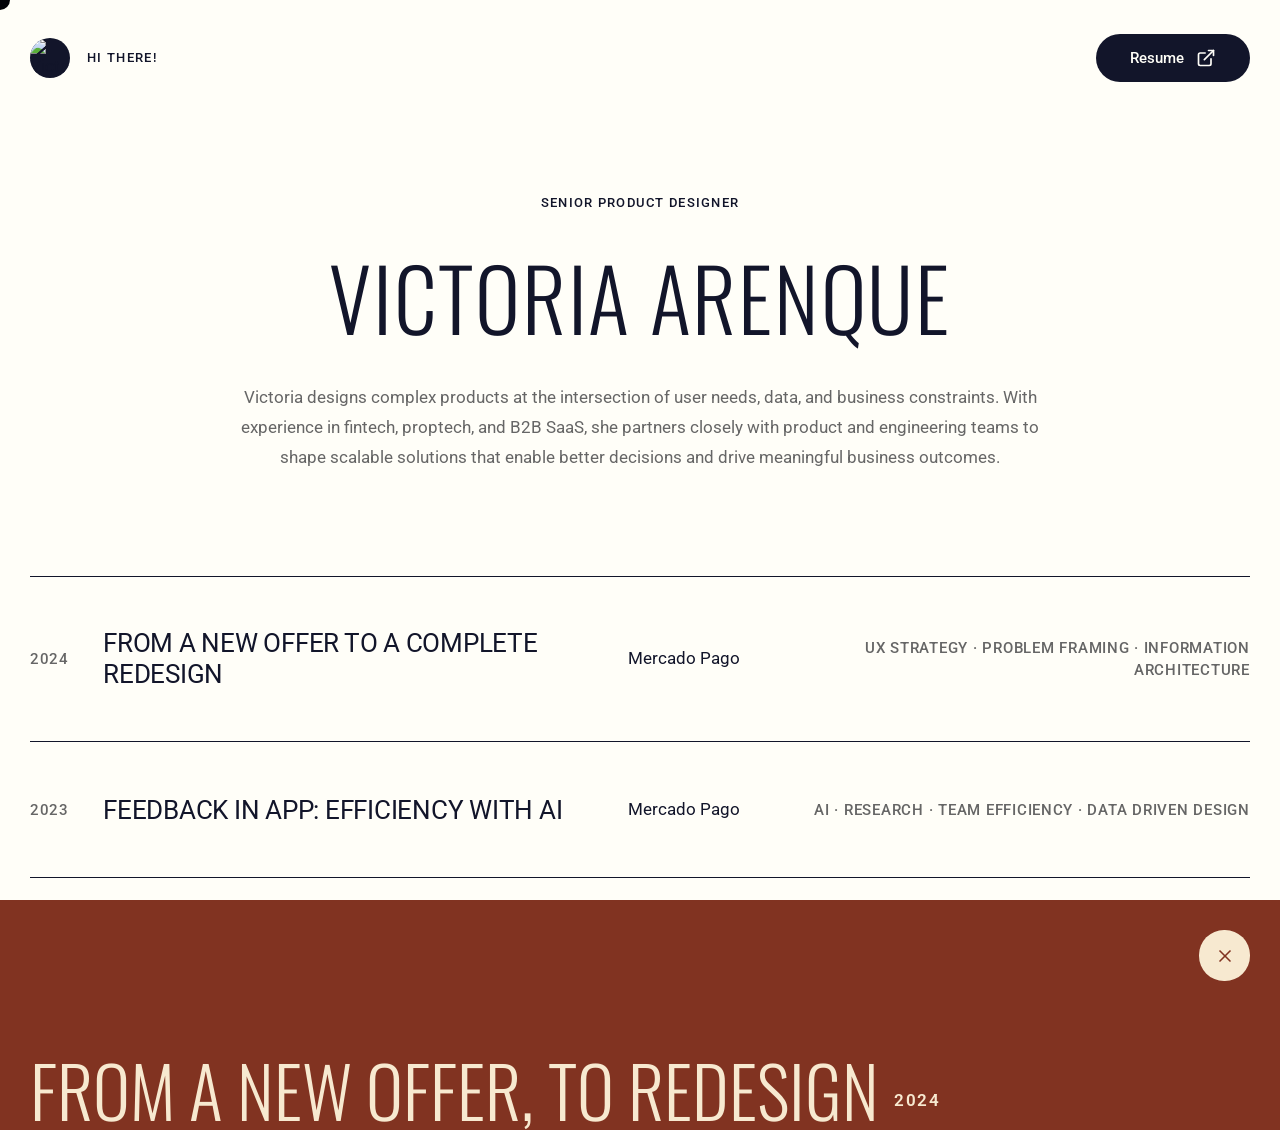
==== commit a0e8fc13: "Adição de um novo case" ====
--- a/index.html
+++ b/index.html
@@ -733,6 +733,269 @@
 
 
   <!-- =============================================
+       COMPONENT: Case Study Bottom Sheet — Case #3
+       Description: Painel deslizante para "From a new offer to a complete redesign".
+                    Mesmo padrão do #caseSheet2, com tema terracota (year2024).
+                    Header: #813321 | Accent: #F7E9D0
+       Trigger: click no project-item[data-theme="year2024"]
+       Z-index: 2000
+  ============================================= -->
+  <div class="case-sheet case-sheet--year2024" id="caseSheet3" aria-hidden="true" role="dialog" aria-label="Case study: From a new offer to a complete redesign" aria-modal="true">
+
+    <button class="case-sheet__close" id="caseSheet3Close" aria-label="Fechar case study">
+      <svg width="20" height="20" viewBox="0 0 24 24" fill="none" stroke="currentColor" stroke-width="2" stroke-linecap="round" stroke-linejoin="round" aria-hidden="true">
+        <line x1="18" y1="6" x2="6" y2="18"></line>
+        <line x1="6" y1="6" x2="18" y2="18"></line>
+      </svg>
+    </button>
+
+    <div class="case-sheet__scroll">
+      <div class="case-sheet__scroll-content">
+
+        <div class="case-sheet__header">
+
+          <div class="case-sheet__title-area">
+            <h2 class="case-sheet__title">From a new offer, to redesign</h2>
+            <span class="case-sheet__year">2024</span>
+          </div>
+
+          <div class="case-sheet__info-bar">
+
+            <div class="case-sheet__info-item case-sheet__info-item--fill">
+              <span class="case-sheet__info-label">Company</span>
+              <span class="case-sheet__info-value">Mercado Libre, marketplace and fintech (big tech, 60K+ employees)</span>
+            </div>
+
+            <div class="case-sheet__info-item case-sheet__info-item--role">
+              <span class="case-sheet__info-label">Role</span>
+              <span class="case-sheet__info-value">Product Designer</span>
+            </div>
+
+            <div class="case-sheet__info-item case-sheet__info-item--fill">
+              <span class="case-sheet__info-label">Squad</span>
+              <span class="case-sheet__info-value">Product Manager, UX Project Lead, Content Designer, Product Designer</span>
+            </div>
+
+            <div class="case-sheet__info-item case-sheet__info-item--stakeholders">
+              <span class="case-sheet__info-label">Main Stakeholders</span>
+              <span class="case-sheet__info-value">UX Director and Sr Director</span>
+            </div>
+
+          </div>
+        </div><!-- /.case-sheet__header -->
+
+        <div class="case-sheet__body">
+
+          <!-- Phone mockup showcase: imagem composta com todas as telas do projeto -->
+          <div class="case3-phones">
+            <img src="images/case3-phones-mockup.png" alt="Project screens — credits admin redesign">
+          </div>
+
+          <div class="case-sheet__content">
+
+            <!-- Row: Context -->
+            <div class="case-sheet__row">
+              <span class="case-sheet__row-label">context</span>
+              <p class="case-sheet__row-text">The business team decided to extend the <em>Dinero Extra</em> offer (a one-time loan with payment due in up to 28 days) to our &#8220;individual&#8221; clients, expanding the portfolio of financial products in an admin designed exclusively for the Credit Line (credit limit for buy now pay later in the marketplace and personal loans, which can be paid in installments).</p>
+            </div>
+
+            <!-- Row: Design Opportunity -->
+            <div class="case-sheet__row">
+              <span class="case-sheet__row-label">design opportunity</span>
+              <p class="case-sheet__row-text">To envision a new story for the credit admin interface, so that users can take out loans and efficiently manage their debts, in a visually coherent interface.</p>
+            </div>
+
+            <!-- Row: Impacts -->
+            <div class="case-sheet__row">
+              <span class="case-sheet__row-label">impacts</span>
+              <ul class="case-sheet__row-text case-sheet__list">
+                <li>New credit product available for end users (over 18.1M hires, and counting)</li>
+                <li>Complete redesign of all screens in the credits admin</li>
+                <li>Drastic reduction of cognitive load on the application home page</li>
+              </ul>
+            </div>
+
+            <!-- Row: What Guided Us -->
+            <div class="case-sheet__row">
+              <span class="case-sheet__row-label">what guided us</span>
+              <p class="case-sheet__row-text">Keep it clean, keep it clear.</p>
+            </div>
+
+            <!-- Section Header: Project Outlook -->
+            <div class="case-sheet__section-header case-sheet__section-header--large">
+              <h3 class="case-sheet__section-title">Project outlook</h3>
+            </div>
+
+            <!-- Demo: Apresentação completa do processo de design (Google Slides embed) -->
+            <div class="case-sheet__demo case-sheet__demo--top case-sheet__demo--bottom">
+              <div class="case3-slides-wrapper">
+                <iframe
+                  src="https://docs.google.com/presentation/d/1mdQFclEblCkm3pJQ4_qnOtRy2V0iE6I9/embed?start=false&loop=false&delayms=3000"
+                  allowfullscreen
+                  title="Complete presentation with details of the design process and the results of the final delivery"
+                ></iframe>
+              </div>
+              <p class="case-sheet__demo-caption">Complete presentation with details of the design process and the results of the final delivery.</p>
+            </div>
+
+            <!-- Section Header: Design & Test -->
+            <div class="case-sheet__section-header">
+              <h3 class="case-sheet__section-title">Design &amp; test</h3>
+              <span class="case-sheet__section-subtitle">My role at the project</span>
+            </div>
+
+            <!-- Row: UX Process -->
+            <div class="case-sheet__row">
+              <span class="case-sheet__row-label">UX Process</span>
+              <div class="case-sheet__row-text">
+                <p style="margin: 0 0 0.5em;">The analysis of the admin for implementing the new loan offer required:</p>
+                <ul class="case-sheet__list">
+                  <li>Empirical analysis of the scenario and structural possibilities</li>
+                  <li>Design critiques and alignment with UX tech leads</li>
+                  <li>Benchmarking to evaluate alternatives for presenting the user&#8217;s current debt</li>
+                  <li>Comparative mapping between the structures of Admin Consumers and Admin Merchants</li>
+                  <li>Content First workshop to define the information hierarchy on some screens of the flow</li>
+                  <li>Collaborative ideations with other designers on the team</li>
+                  <li>Technical feasibility validations with the development team</li>
+                </ul>
+                <p>Afterward, we initiated a recurring and unstructured ideation process to redefine the UI of each component of our Admin.</p>
+              </div>
+            </div>
+
+            <!-- Row: Usability Tests -->
+            <div class="case-sheet__row">
+              <span class="case-sheet__row-label">Usability tests</span>
+              <div class="case-sheet__row-text">
+                <p style="margin: 0 0 0.5em;">Usability testing of the new interface was led by the UX research team, with my support and active participation, to:</p>
+                <ul class="case-sheet__list">
+                  <li>Define the research plan</li>
+                  <li>Prepare interactive prototypes</li>
+                  <li>Observe the tests and subsequent work sessions to gather insights</li>
+                  <li>Iterate on the prototypes between rounds of testing</li>
+                  <li>Consolidate the results</li>
+                </ul>
+              </div>
+            </div>
+
+            <!-- Row: Handoff -->
+            <div class="case-sheet__row">
+              <span class="case-sheet__row-label">HANDOFF</span>
+              <p class="case-sheet__row-text">The documentation of the final handoff was done for mobile and desktop, requiring the mapping of <strong>over 70 use cases</strong>, as the state of credit varies and behaves differently in each context.</p>
+            </div>
+
+            <!-- Carrossel antes/depois — 4 telas comparativas (Before vs After) -->
+            <div class="case3-carousel">
+              <div class="case3-carousel__nav">
+                <button class="case3-carousel__btn case3-carousel__btn--prev" id="caseSheet3CarouselPrev" aria-label="Previous comparison">
+                  <svg viewBox="0 0 24 24" fill="none" stroke="currentColor" stroke-width="2" stroke-linecap="round" stroke-linejoin="round" aria-hidden="true">
+                    <polyline points="15 18 9 12 15 6"></polyline>
+                  </svg>
+                </button>
+                <button class="case3-carousel__btn case3-carousel__btn--next" id="caseSheet3CarouselNext" aria-label="Next comparison">
+                  <svg viewBox="0 0 24 24" fill="none" stroke="currentColor" stroke-width="2" stroke-linecap="round" stroke-linejoin="round" aria-hidden="true">
+                    <polyline points="9 18 15 12 9 6"></polyline>
+                  </svg>
+                </button>
+              </div>
+              <div class="case3-carousel__track" id="caseSheet3CarouselTrack">
+
+                <!-- Card 1: Dashboard | L1 -->
+                <div class="case3-carousel__card case3-carousel__card--l1">
+                  <div class="case3-card__header">
+                    <p class="case3-card__title">Dashboard | L1</p>
+                    <p class="case3-card__subtitle">Admin Credits Home Screen</p>
+                  </div>
+                  <span class="case3-card__badge case3-card__badge--left">Before</span>
+                  <span class="case3-card__badge case3-card__badge--right">After</span>
+                  <div class="case3-card__img-frame case3-card__img-frame--left">
+                    <img src="images/case3-l1-before.png" alt="Dashboard before redesign">
+                  </div>
+                  <div class="case3-card__img-frame case3-card__img-frame--right case3-card__img-frame--light-bg">
+                    <img src="images/case3-l1-after.png" alt="Dashboard after redesign">
+                  </div>
+                </div>
+
+                <!-- Card 2: Payment Details | L2 -->
+                <div class="case3-carousel__card">
+                  <div class="case3-card__header">
+                    <p class="case3-card__title">Payment Details | L2</p>
+                    <p class="case3-card__subtitle">Screen for viewing the user&#8217;s monthly debt details</p>
+                  </div>
+                  <span class="case3-card__badge case3-card__badge--left">Before</span>
+                  <span class="case3-card__badge case3-card__badge--right">After</span>
+                  <div class="case3-card__img-frame case3-card__img-frame--left">
+                    <img src="images/case3-l2-payment-before.png" alt="Payment detail before redesign">
+                  </div>
+                  <div class="case3-card__img-frame case3-card__img-frame--right">
+                    <img src="images/case3-l2-payment-after.png" alt="Payment detail after redesign">
+                  </div>
+                </div>
+
+                <!-- Card 3: Active Credits | L2 -->
+                <div class="case3-carousel__card">
+                  <div class="case3-card__header">
+                    <p class="case3-card__title">Active Credits | L2</p>
+                    <p class="case3-card__subtitle">Screen for managing the user&#8217;s active loans</p>
+                  </div>
+                  <span class="case3-card__badge case3-card__badge--left">Before</span>
+                  <span class="case3-card__badge case3-card__badge--right">After</span>
+                  <div class="case3-card__img-frame case3-card__img-frame--left">
+                    <img src="images/case3-l2-credits-before.png" alt="Active credits before redesign">
+                  </div>
+                  <div class="case3-card__img-frame case3-card__img-frame--right">
+                    <img src="images/case3-l2-credits.png" alt="Active credits after redesign">
+                  </div>
+                </div>
+
+                <!-- Card 4: Loan Details | L3 -->
+                <div class="case3-carousel__card">
+                  <div class="case3-card__header">
+                    <p class="case3-card__title">Loan Details | L3</p>
+                    <p class="case3-card__subtitle">Screen for viewing and managing an active loan</p>
+                  </div>
+                  <span class="case3-card__badge case3-card__badge--left">Before</span>
+                  <span class="case3-card__badge case3-card__badge--right">After</span>
+                  <div class="case3-card__img-frame case3-card__img-frame--left">
+                    <img src="images/case3-l3-loan-before.png" alt="Loan detail before redesign">
+                  </div>
+                  <div class="case3-card__img-frame case3-card__img-frame--right">
+                    <img src="images/case3-l3-bnpl.png" alt="Loan detail after redesign">
+                  </div>
+                </div>
+
+              </div><!-- /.case3-carousel__track -->
+            </div><!-- /.case3-carousel -->
+
+            <!-- Demo: Screenshot do handoff -->
+            <div class="case-sheet__demo case-sheet__demo--bottom">
+              <img src="images/case3-handoff.png" alt="Handoff screenshot — number of use cases from a single screen of the flow">
+              <p class="case-sheet__demo-caption">Screenshot of the handoff, highlighting the number of use cases from a single screen of the flow.</p>
+            </div>
+
+            <!-- Section Header: Learnings -->
+            <div class="case-sheet__section-header">
+              <h3 class="case-sheet__section-title">Learnings</h3>
+            </div>
+
+            <!-- Row: Skills Sharpened -->
+            <div class="case-sheet__row">
+              <span class="case-sheet__row-label">Skills sharpened</span>
+              <ul class="case-sheet__row-text case-sheet__list">
+                <li>Resilience to adapt to changes in direction and priority</li>
+                <li>Holistic view of a complex financial product</li>
+                <li>Stakeholder management in a highly verticalized hierarchical structure</li>
+              </ul>
+            </div>
+
+          </div><!-- /.case-sheet__content -->
+        </div><!-- /.case-sheet__body -->
+
+      </div><!-- /.case-sheet__scroll-content -->
+    </div><!-- /.case-sheet__scroll -->
+  </div><!-- /.case-sheet--year2024 -->
+
+
+  <!-- =============================================
        COMPONENT: Custom Cursor Dot
        Description: Círculo customizado que segue o mouse.
                     Visível apenas em desktop com mouse real
--- a/styles.css
+++ b/styles.css
@@ -1093,6 +1093,239 @@
 }
 
 /* =============================================
+   Tema year2024 — Case #3: From a new offer to a complete redesign
+   Header: #813321 | Accent: #F7E9D0
+   ============================================= */
+.case-sheet--year2024 .case-sheet__header {
+  background-color: #813321;
+}
+
+.case-sheet--year2024 .case-sheet__title,
+.case-sheet--year2024 .case-sheet__year {
+  color: #F7E9D0;
+}
+
+.case-sheet--year2024 .case-sheet__info-bar {
+  background-color: #F7E9D0;
+}
+
+.case-sheet--year2024 .case-sheet__info-label,
+.case-sheet--year2024 .case-sheet__info-value {
+  color: #813321;
+}
+
+/* Botão fechar sobre o header terracota: bg accent, ícone dark */
+.case-sheet--year2024 .case-sheet__close {
+  background: #F7E9D0;
+  color: #813321;
+}
+
+/* Botão fechar sobre a área cream: inverte para terracota */
+.case-sheet--year2024 .case-sheet__close--inverted {
+  background: #813321;
+  color: #F7E9D0;
+}
+
+/* =============================================
+   Case #3 — Phone mockup showcase
+   Imagem composta única com todas as telas do projeto
+   ============================================= */
+.case3-phones {
+  padding: 60px 30px 0;
+  display: flex;
+  justify-content: center;
+  overflow-x: auto;
+  scrollbar-width: none;
+}
+
+.case3-phones::-webkit-scrollbar {
+  display: none;
+}
+
+.case3-phones img {
+  display: block;
+  height: 540px;
+  width: auto;
+  max-width: none;
+}
+
+/* =============================================
+   Case #3 — Google Slides embed (responsivo 16:9)
+   ============================================= */
+.case3-slides-wrapper {
+  position: relative;
+  width: 100%;
+  aspect-ratio: 16 / 9;
+  border-radius: 8px;
+  overflow: hidden;
+  background-color: #000;
+}
+
+.case3-slides-wrapper iframe {
+  position: absolute;
+  inset: 0;
+  width: 100%;
+  height: 100%;
+  border: none;
+  display: block;
+}
+
+/* =============================================
+   Case #3 — Before/After Carousel
+   ============================================= */
+.case3-carousel {
+  padding: 50px 0 30px;
+}
+
+.case3-carousel__track {
+  display: flex;
+  gap: 20px;
+  overflow-x: auto;
+  scroll-snap-type: x mandatory;
+  scrollbar-width: none;
+  -webkit-overflow-scrolling: touch;
+}
+
+.case3-carousel__track::-webkit-scrollbar {
+  display: none;
+}
+
+/* Card: mesma estrutura do Figma — position relative, altura fixa, overflow hidden
+   Dimensões Figma: 664×878px
+   Colunas: left=8.58% (57/664) | right=53.92% (358/664) | width=37.46% (248.726/664)
+   Badge top: 13.28% (116.62/878) | Image top: 19.58% (171.9/878) */
+.case3-carousel__card {
+  position: relative;
+  flex-shrink: 0;
+  width: 664px;
+  height: 878px;
+  background-color: rgba(247, 233, 208, 0.3);
+  overflow: hidden;
+  scroll-snap-align: start;
+}
+
+/* Header: título + subtítulo, absoluto no topo do card */
+.case3-card__header {
+  position: absolute;
+  top: 0;
+  left: 0;
+  right: 0;
+  padding: 30px 17px 17px;
+  display: flex;
+  flex-direction: column;
+  gap: 15px;
+  z-index: 2;
+}
+
+.case3-card__title {
+  font-family: var(--font-family-body);
+  font-weight: var(--font-weight-semibold);
+  font-size: 1.4rem;
+  color: var(--color-sheet-text-dark);
+  margin: 0;
+  line-height: 1;
+}
+
+.case3-card__subtitle {
+  font-family: var(--font-family-body);
+  font-weight: var(--font-weight-regular);
+  font-size: 1rem;
+  color: var(--color-sheet-text-dark);
+  margin: 0;
+  line-height: 1;
+  white-space: nowrap;
+}
+
+/* Badges "Before" / "After" — absolute, posição Figma */
+.case3-card__badge {
+  position: absolute;
+  top: 13.28%;
+  width: 37.46%;
+  height: 37px;
+  background-color: #58595f;
+  border-radius: 8px;
+  display: flex;
+  align-items: center;
+  padding: 0 17px;
+  font-family: var(--font-family-body);
+  font-weight: var(--font-weight-semibold);
+  font-size: 0.75rem;
+  text-transform: uppercase;
+  letter-spacing: 0.1em;
+  color: #ffffff;
+  z-index: 2;
+}
+
+.case3-card__badge--left  { left: 8.58%; }
+.case3-card__badge--right { left: 53.92%; }
+
+/* Frames das imagens — absolutos, overflow hidden (clip à altura do card)
+   top: 19.58% = 171.9px / 878px */
+.case3-card__img-frame {
+  position: absolute;
+  top: 19.58%;
+  bottom: 0;
+  width: 37.46%;
+  overflow: hidden;
+}
+
+.case3-card__img-frame--left  { left: 8.58%; }
+.case3-card__img-frame--right { left: 53.92%; }
+
+/* Card 1 "After": fundo cinza claro como no Figma (bg-[#f2f2f2]) */
+.case3-card__img-frame--light-bg { background-color: #f2f2f2; }
+
+/* Card 1 — frames com altura fixa 658px (Figma: h-[658px] + overflow-clip)
+   sem bottom:0 para não esticar além do que o Figma mostra */
+.case3-carousel__card--l1 .case3-card__img-frame {
+  height: 658px;
+  bottom: auto;
+}
+
+.case3-card__img-frame img {
+  width: 100%;
+  height: auto;
+  display: block;
+}
+
+/* Card 1 — imagens preenchem o frame com object-cover (Figma: object-cover size-full) */
+.case3-carousel__card--l1 .case3-card__img-frame img {
+  height: 100%;
+  object-fit: cover;
+  object-position: top;
+}
+
+.case3-carousel__nav {
+  display: flex;
+  gap: 10px;
+  padding: 0 0 20px;
+}
+
+.case3-carousel__btn {
+  width: 51px;
+  height: 51px;
+  border-radius: 25px;
+  background-color: #813321;
+  border: none;
+  cursor: pointer;
+  display: flex;
+  align-items: center;
+  justify-content: center;
+  color: #F7E9D0;
+  transition: opacity 0.2s ease, transform 0.2s ease;
+}
+
+.case3-carousel__btn:hover {
+  opacity: 0.8;
+  transform: scale(1.05);
+}
+
+.case3-carousel__btn svg {
+  width: 24px;
+  height: 24px;
+}
+
+/* =============================================
    Case #2 — Product demo: vídeo sobreposto no mockup do phone
    Coordenadas calculadas do Figma (frame 1301×697):
      "Feedback in app 1" rect: x=33.83 y=65.13 w=279.97 h=581.93
@@ -1126,11 +1359,11 @@
   padding: 0 var(--sheet-padding-h) var(--sheet-title-pb) var(--sheet-padding-h);
 }
 
-/* Título: Oswald Light, fluid clamp(2.5rem, 7vw, 7rem), uppercase, cor azul */
+/* Título: Oswald Light, fluid clamp(2.5rem, 5.5vw, 5.5rem), uppercase, cor azul */
 .case-sheet__title {
   font-family: var(--font-family-display);
   font-weight: var(--font-weight-light);
-  font-size: clamp(2.5rem, 7vw, 7rem);
+  font-size: clamp(2.5rem, 5.5vw, 5.5rem);
   line-height: 1;
   text-transform: uppercase;
   color: var(--color-sheet-blue);
@@ -1803,6 +2036,58 @@
   .case-sheet__demo--bottom { padding: 30px 0 30px; }
 
   .case-sheet__screenshots { padding: 30px 0 30px; }
+
+  /* Case3 — Phone mockup: flex-start para sangrar pela direita e dar hint de scroll */
+  .case3-phones {
+    padding: 40px 0 0 20px;
+    justify-content: flex-start;
+  }
+
+  .case3-phones img {
+    height: 400px;
+  }
+
+  /* Case3 — Carousel: cards escalam para caber na viewport */
+  .case3-carousel {
+    padding: 30px 0 20px;
+  }
+
+  .case3-carousel__card {
+    width: min(664px, calc(100vw - 40px));
+    height: auto;
+    aspect-ratio: 664 / 878;
+  }
+
+  /* Badges e frames: posição e altura ajustadas para manter respiro proporcional.
+     Badge levemente mais baixo que desktop (14.5% vs 13.28%) para dar espaço ao header.
+     Badge menor (32px) e frame empurrado para 22.5% para garantir gap visível entre os dois. */
+  .case3-card__badge {
+    top: 14.5%;
+    height: 32px;
+  }
+
+  .case3-card__img-frame {
+    top: 22.5%;
+  }
+
+  /* Card 1: height = 94.52% (bottom desktop) - 22.5% (novo top) = 72% */
+  .case3-carousel__card--l1 .case3-card__img-frame {
+    height: 72%;
+  }
+
+  .case3-card__header {
+    padding: 22px 14px 14px;
+    gap: 12px;
+  }
+
+  .case3-card__title {
+    font-size: 1.15rem;
+  }
+
+  .case3-card__subtitle {
+    white-space: normal;
+    font-size: 0.9rem;
+  }
 }
 
 /* =============================================
@@ -1947,6 +2232,60 @@
   .case-sheet__demo--bottom { padding: 24px 0 24px; }
 
   .case-sheet__screenshots { padding: 24px 0 24px; }
+
+  /* Case3 — Phone mockup: sangra pela direita para deixar claro que há scroll */
+  .case3-phones {
+    padding: 30px 0 0 20px;
+    justify-content: flex-start;
+  }
+
+  .case3-phones img {
+    height: 340px;
+  }
+
+  /* Case3 — Carousel: ocupa quase 100% da viewport com margens mínimas */
+  .case3-carousel__card {
+    width: calc(100vw - 40px);
+  }
+
+  /* Frame das imagens empurrado para 25% — badge de 30px + gap proporcional ao desktop */
+  .case3-card__img-frame {
+    top: 25%;
+  }
+
+  /* Card 1: height = 94.52% - 25% = 69.52% → 69% */
+  .case3-carousel__card--l1 .case3-card__img-frame {
+    height: 69%;
+  }
+
+  /* Header mais compacto para caber no espaço antes do badge (top: 14.5%) */
+  .case3-card__header {
+    padding: 14px 12px 10px;
+    gap: 8px;
+  }
+
+  .case3-card__title {
+    font-size: 1rem;
+  }
+
+  .case3-card__subtitle {
+    font-size: 0.8rem;
+  }
+
+  .case3-card__badge {
+    height: 30px;
+    padding: 0 10px;
+    font-size: 0.65rem;
+  }
+
+  .case3-carousel__nav {
+    padding: 0 0 14px;
+  }
+
+  .case3-carousel__btn {
+    width: 44px;
+    height: 44px;
+  }
 }
 
 /* Viewport muito pequeno */
@@ -1955,4 +2294,18 @@
     width: 220px;
     height: 220px;
   }
-}
+
+  /* Case3 — header ainda mais compacto para caber acima do badge em telas 320px */
+  .case3-card__header {
+    padding: 10px 10px 8px;
+    gap: 6px;
+  }
+
+  .case3-card__title {
+    font-size: 0.875rem;
+  }
+
+  .case3-card__subtitle {
+    font-size: 0.75rem;
+  }
+}
